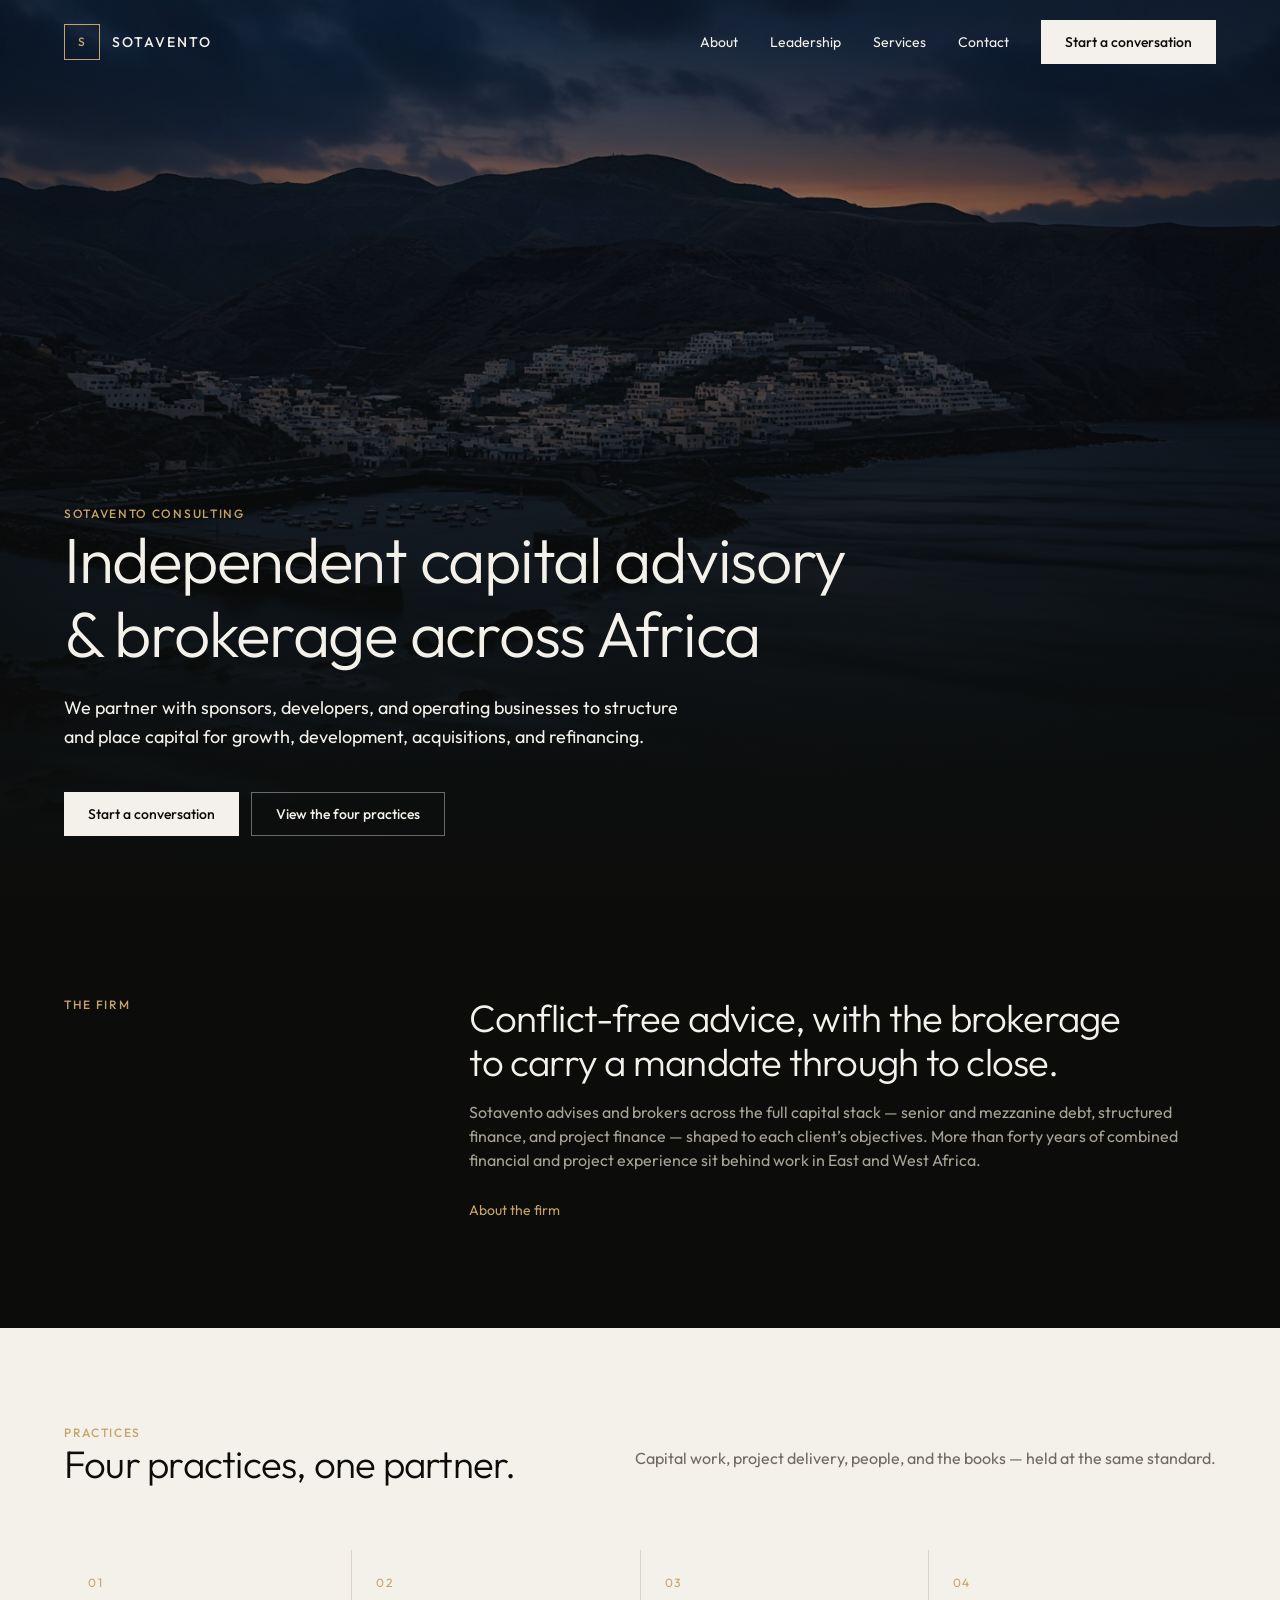
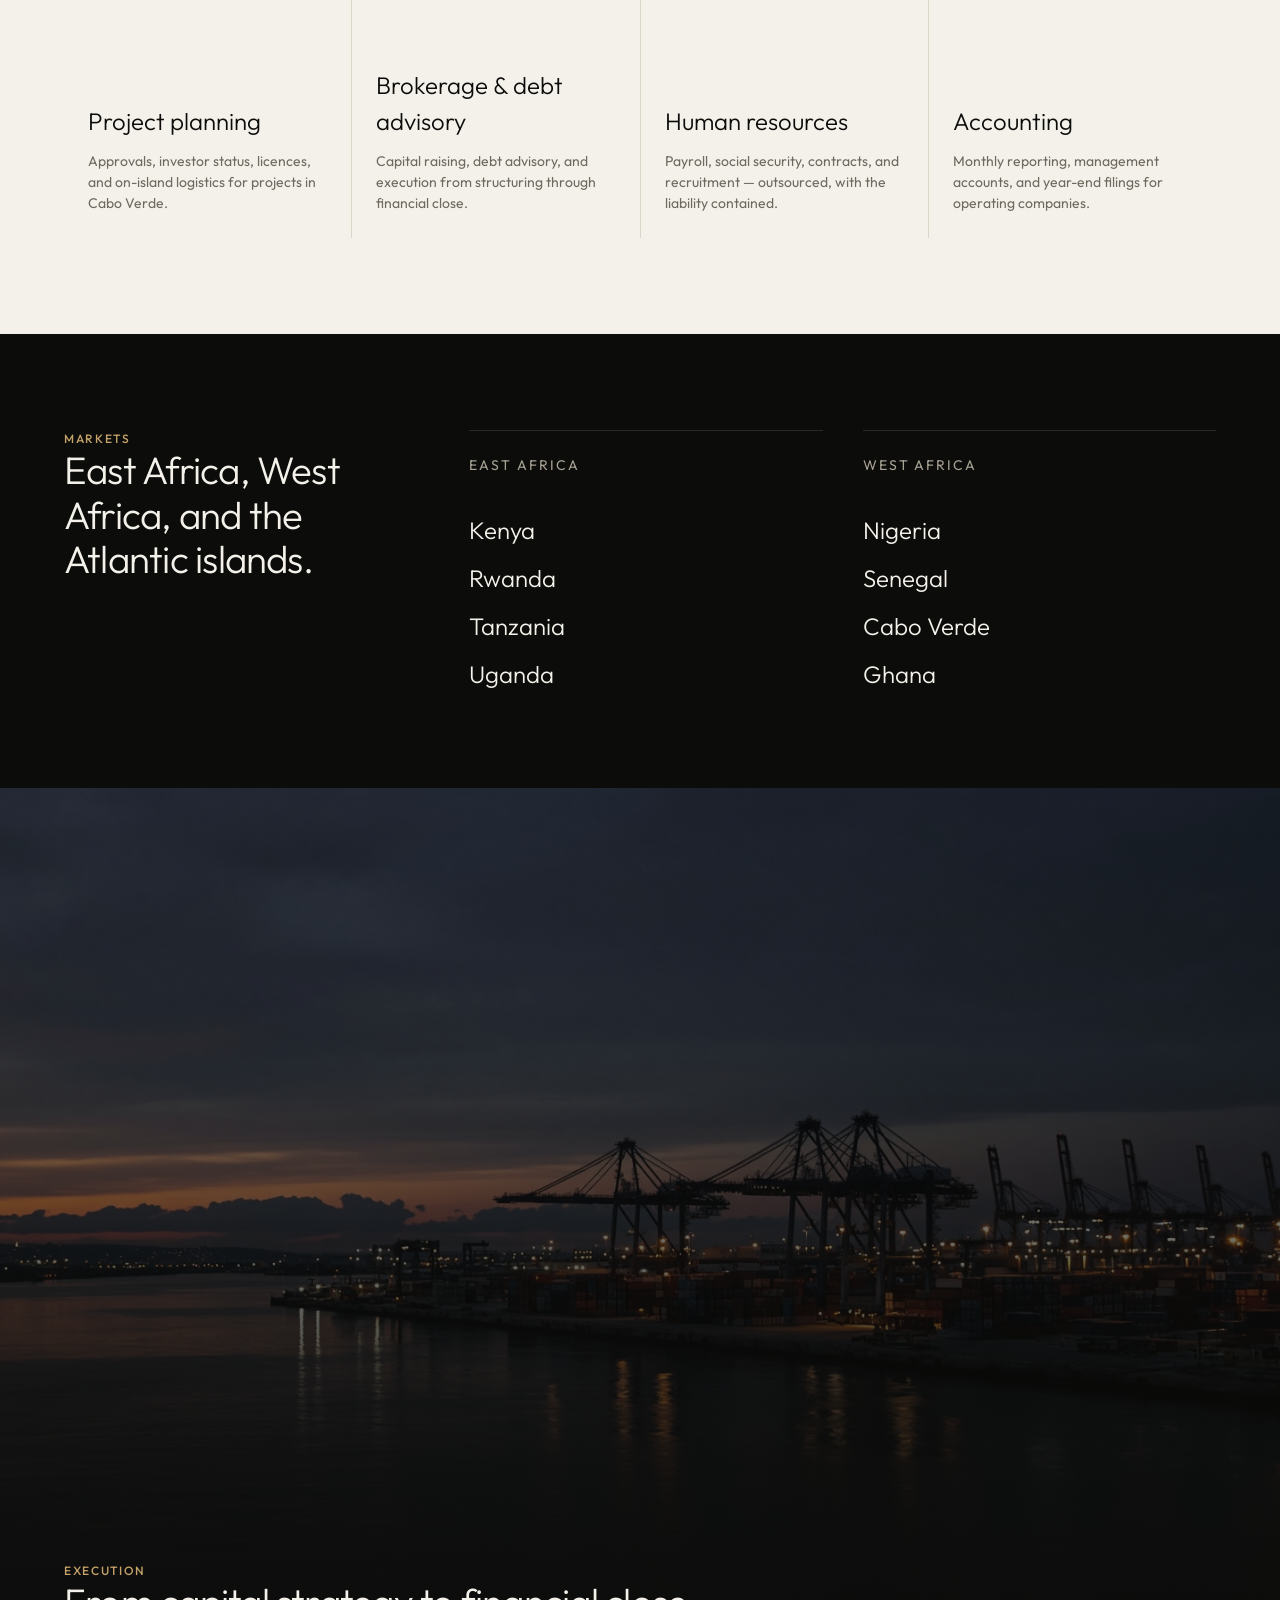
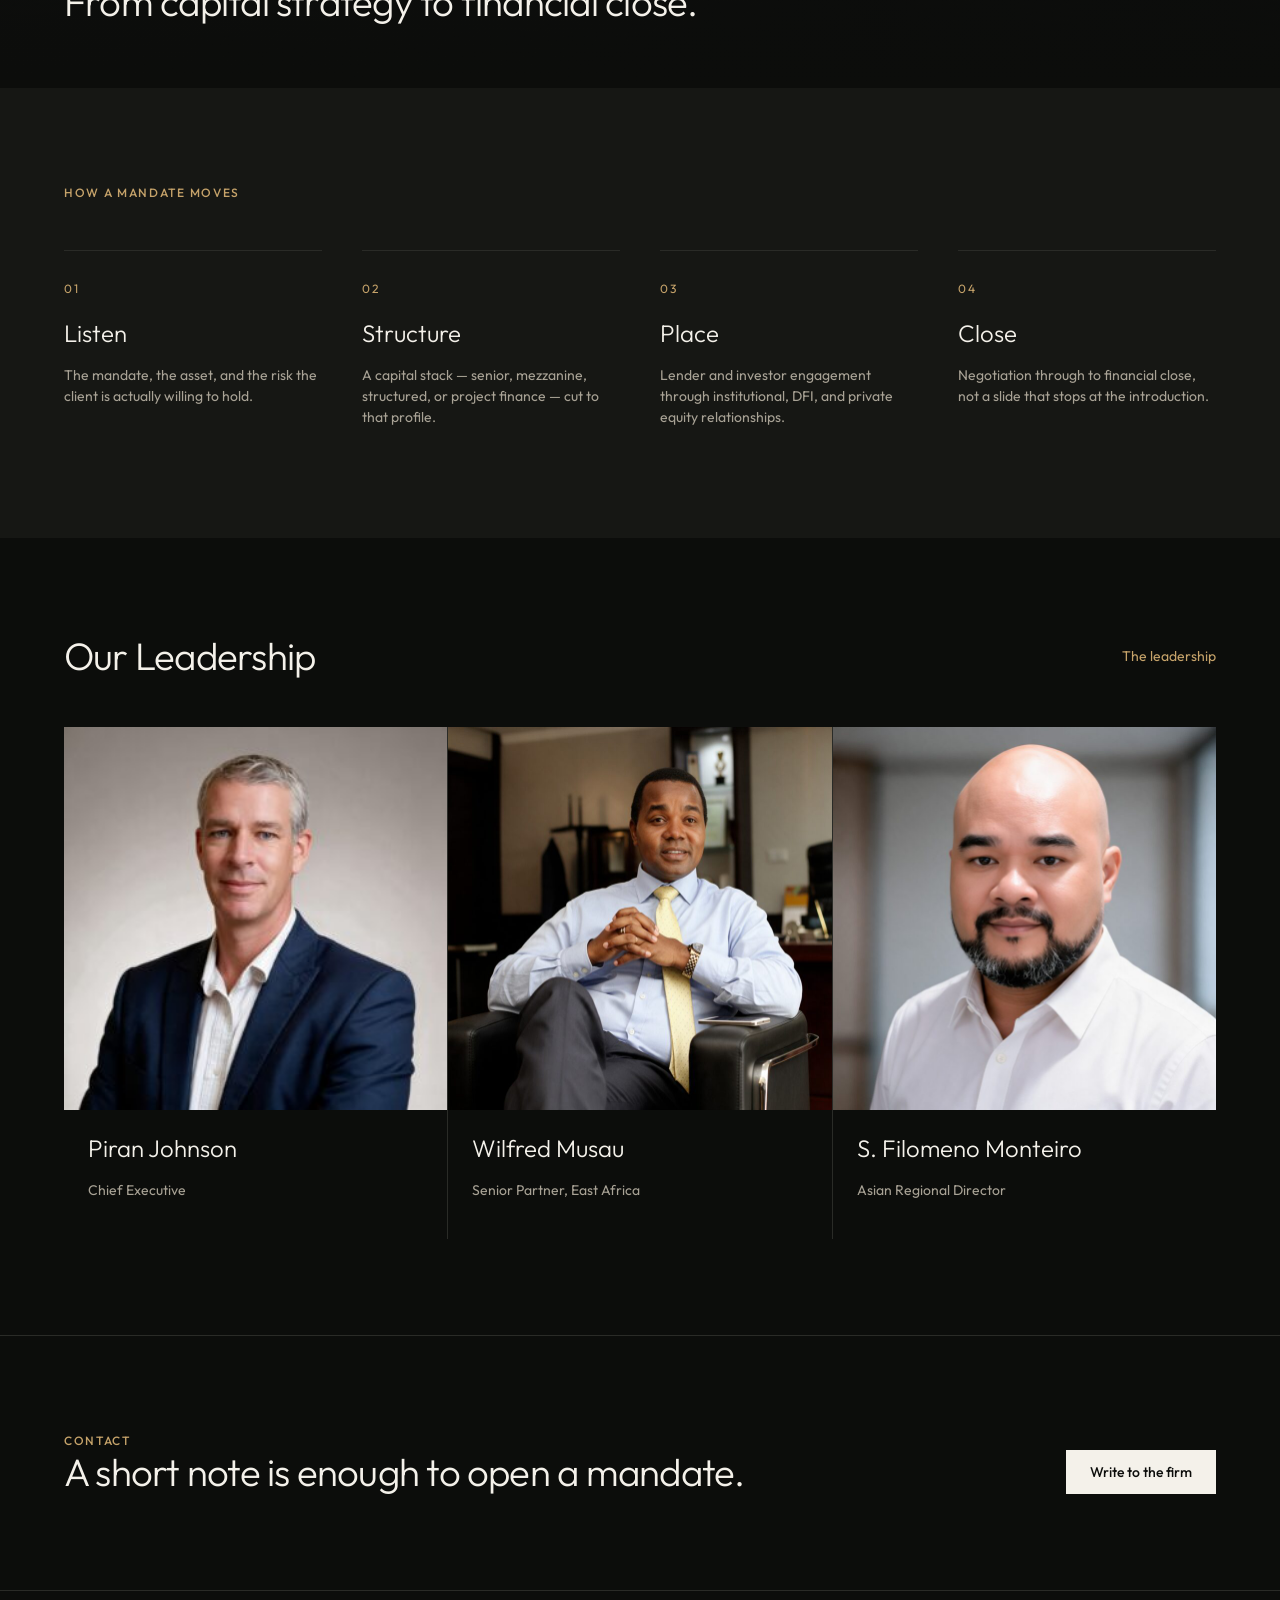
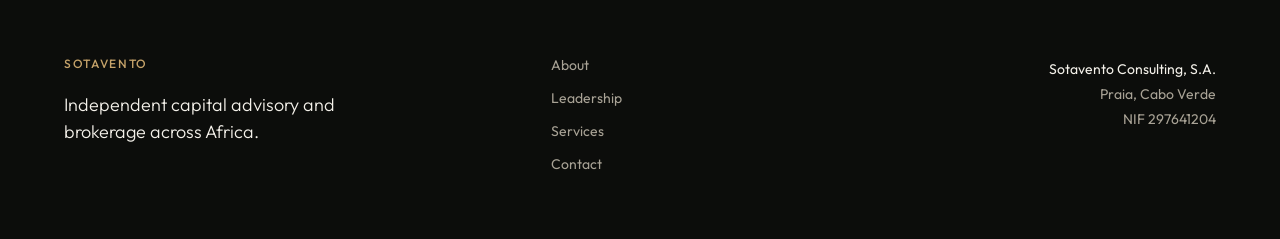
==== index.html @ 82e157bc "Publish Sotavento site pages, styles, and photographs" ====
<!DOCTYPE html>
<html lang="en">
<head>
  <meta charset="utf-8">
  <meta name="viewport" content="width=device-width, initial-scale=1">
  <title>Sotavento Consulting</title>
  <meta name="description" content="Independent capital advisory and brokerage across Africa.">
  <meta name="theme-color" content="#0c0d0b">
  <link rel="icon" href="favicon.svg" type="image/svg+xml">
  <link rel="preconnect" href="https://fonts.googleapis.com">
  <link rel="preconnect" href="https://fonts.gstatic.com" crossorigin>
  <link href="https://fonts.googleapis.com/css2?family=Outfit:wght@300;400;500;600&display=swap" rel="stylesheet">
  <link rel="stylesheet" href="css/site.css">
</head>
<body data-page="home">
  <a class="skip" href="#content">Skip to content</a>
  <header class="site-header is-overlay">
    <div class="wrap bar">
      <a class="brand" href="index.html">
        <span class="mark">S</span>
        <span>Sotavento</span>
      </a>
      <nav class="desk" aria-label="Primary">
        <a href="about.html">About</a>
          <a href="people.html">Leadership</a>
          <a href="services.html">Services</a>
          <a href="contact.html">Contact</a>
        <a class="btn" href="contact.html">Start a conversation</a>
      </nav>
      <button class="menu-btn" type="button" aria-expanded="false" aria-controls="mobile-nav">Menu</button>
    </div>
    <div id="mobile-nav" class="mobile" hidden>
      <div class="wrap bar">
        <span class="brand-label">Sotavento</span>
        <button class="menu-btn" type="button" data-close>Close</button>
      </div>
      <nav aria-label="Mobile">
        <a href="about.html">About</a>
          <a href="people.html">Leadership</a>
          <a href="services.html">Services</a>
          <a href="contact.html">Contact</a>
      </nav>
    </div>
  </header>
  <main id="content">

    <section class="hero">
      <img src="images/coast.jpg" alt="Blue-hour harbor and hillside city on a volcanic Atlantic coast">
      <div class="scrim"></div>
      <div class="wrap hero-copy">
        <p class="eyebrow">Sotavento Consulting</p>
        <h1>Independent capital advisory & brokerage across Africa</h1>
        <p class="intro">We partner with sponsors, developers, and operating businesses to structure and place capital for growth, development, acquisitions, and refinancing.</p>
        <div class="actions">
          <a class="btn" href="contact.html">Start a conversation</a>
          <a class="btn btn-ghost" href="services.html">View the four practices</a>
        </div>
      </div>
    </section>
    <section class="band">
      <div class="wrap split">
        <p class="eyebrow">The firm</p>
        <div>
          <h2>Conflict-free advice, with the brokerage to carry a mandate through to close.</h2>
          <p class="muted">Sotavento advises and brokers across the full capital stack — senior and mezzanine debt, structured finance, and project finance — shaped to each client’s objectives. More than forty years of combined financial and project experience sit behind work in East and West Africa.</p>
          <a class="text-link" href="about.html">About the firm</a>
        </div>
      </div>
    </section>
    <section class="band paper">
      <div class="wrap">
        <div class="split end">
          <div>
            <p class="eyebrow">Practices</p>
            <h2>Four practices, one partner.</h2>
          </div>
          <p class="ink-muted">Capital work, project delivery, people, and the books — held at the same standard.</p>
        </div>
        <div class="cards">
          <a class="card" href="services/project-planning.html"><span>01</span><span><strong>Project planning</strong><small>Approvals, investor status, licences, and on-island logistics for projects in Cabo Verde.</small></span></a>
          <a class="card" href="services/brokerage.html"><span>02</span><span><strong>Brokerage & debt advisory</strong><small>Capital raising, debt advisory, and execution from structuring through financial close.</small></span></a>
          <a class="card" href="services.html#human-resources"><span>03</span><span><strong>Human resources</strong><small>Payroll, social security, contracts, and recruitment — outsourced, with the liability contained.</small></span></a>
          <a class="card" href="services.html#accounting"><span>04</span><span><strong>Accounting</strong><small>Monthly reporting, management accounts, and year-end filings for operating companies.</small></span></a>
        </div>
      </div>
    </section>
    <section class="band">
      <div class="wrap split">
        <div>
          <p class="eyebrow">Markets</p>
          <h2>East Africa, West Africa, and the Atlantic islands.</h2>
        </div>
        <div class="markets">
          <div><h3>East Africa</h3><ul><li>Kenya</li><li>Rwanda</li><li>Tanzania</li><li>Uganda</li></ul></div>
          <div><h3>West Africa</h3><ul><li>Nigeria</li><li>Senegal</li><li>Cabo Verde</li><li>Ghana</li></ul></div>
        </div>
      </div>
    </section>
    <section class="hero hero-short">
      <img src="images/port.jpg" alt="Container port at dusk, cranes silhouetted over dark water">
      <div class="scrim"></div>
      <div class="wrap hero-copy">
        <p class="eyebrow">Execution</p>
        <h2 class="display">From capital strategy to financial close.</h2>
      </div>
    </section>
    <section class="band soft">
      <div class="wrap">
        <p class="eyebrow">How a mandate moves</p>
        <ol class="steps">
          <li><span>01</span><h3>Listen</h3><p>The mandate, the asset, and the risk the client is actually willing to hold.</p></li>
          <li><span>02</span><h3>Structure</h3><p>A capital stack — senior, mezzanine, structured, or project finance — cut to that profile.</p></li>
          <li><span>03</span><h3>Place</h3><p>Lender and investor engagement through institutional, DFI, and private equity relationships.</p></li>
          <li><span>04</span><h3>Close</h3><p>Negotiation through to financial close, not a slide that stops at the introduction.</p></li>
        </ol>
      </div>
    </section>
    <section class="band">
      <div class="wrap">
        <div class="row">
          <h2>Our Leadership</h2>
          <a class="text-link" href="people.html">The leadership</a>
        </div>
        <ul class="people">
          <li><div class="portrait"><img src="images/piran.jpg" alt="Piran Johnson"></div><h3>Piran Johnson</h3><p>Chief Executive</p></li>
          <li><div class="portrait"><img src="images/wilfred.jpg" alt="Wilfred Musau"></div><h3>Wilfred Musau</h3><p>Senior Partner, East Africa</p></li>
          <li><div class="portrait"><img src="images/filomeno.jpg" alt="S. Filomeno Monteiro"></div><h3>S. Filomeno Monteiro</h3><p>Asian Regional Director</p></li>
        </ul>
      </div>
    </section>
    <section class="band line-top">
      <div class="wrap row">
        <div>
          <p class="eyebrow">Contact</p>
          <h2>A short note is enough to open a mandate.</h2>
        </div>
        <a class="btn" href="contact.html">Write to the firm</a>
      </div>
    </section>
  </main>
  <footer class="site-footer">
    <div class="wrap foot">
      <div>
        <p class="eyebrow">Sotavento</p>
        <p class="lede">Independent capital advisory and brokerage across Africa.</p>
      </div>
      <nav aria-label="Footer">
        <a href="about.html">About</a>
          <a href="people.html">Leadership</a>
          <a href="services.html">Services</a>
          <a href="contact.html">Contact</a>
      </nav>
      <div class="legal">
        <p>Sotavento Consulting, S.A.</p>
        <p>Praia, Cabo Verde</p>
        <p>NIF 297641204</p>
      </div>
    </div>
  </footer>
  <script src="js/site.js"></script>
</body>
</html>
---- css/site.css ----
/* Sotavento Consulting — static site */
:root {
  --ink: #0c0d0b;
  --ink-soft: #161714;
  --paper: #f4f1ea;
  --muted: #a8a295;
  --ink-muted: #6f6a60;
  --line: #2a2b27;
  --rule: #ddd6c8;
  --brass: #c6a36a;
  --max: 72rem;
  --font: "Outfit", ui-sans-serif, system-ui, sans-serif;
}
* { box-sizing: border-box; }
html { scroll-behavior: smooth; }
body {
  margin: 0;
  background: var(--ink);
  color: var(--paper);
  font-family: var(--font);
  font-weight: 400;
  line-height: 1.5;
  -webkit-font-smoothing: antialiased;
}
img { max-width: 100%; display: block; }
a { color: inherit; text-decoration: none; }
button, [role="button"] { cursor: pointer; }
:focus-visible { outline: 2px solid var(--brass); outline-offset: 3px; }
::selection { background: var(--brass); color: var(--ink); }
.skip {
  position: absolute; left: 1rem; top: 1rem; z-index: 80;
  background: var(--paper); color: var(--ink); padding: 0.5rem 1rem;
  transform: translateY(-200%);
}
.skip:focus { transform: none; }
.wrap { width: min(var(--max), calc(100% - 3rem)); margin-inline: auto; }
.eyebrow {
  margin: 0;
  color: var(--brass);
  font-size: 0.75rem;
  font-weight: 500;
  letter-spacing: 0.14em;
  text-transform: uppercase;
}
h1, h2, .display { font-weight: 300; letter-spacing: -0.02em; line-height: 1.15; text-wrap: balance; }
h1 { font-size: clamp(2.25rem, 5vw, 4.5rem); margin: 0; }
h2 { font-size: clamp(1.8rem, 3vw, 3rem); margin: 0; }
h3 { font-weight: 300; font-size: 1.5rem; margin: 0; }
.muted { color: var(--muted); }
.ink-muted { color: var(--ink-muted); }
.intro, .muted, .prose p { text-wrap: pretty; }
.intro { max-width: 40rem; font-size: 1.125rem; line-height: 1.6; }
.site-header { position: sticky; top: 0; z-index: 40; background: var(--ink); border-bottom: 1px solid var(--line); }
.site-header.is-overlay { position: absolute; inset: 0 0 auto 0; background: transparent; border: 0; }
.bar { display: flex; align-items: center; justify-content: space-between; gap: 1.5rem; padding: 1.25rem 0; }
.brand, .brand-label { display: flex; align-items: center; gap: 0.75rem; font-size: 0.875rem; font-weight: 500; letter-spacing: 0.14em; text-transform: uppercase; }
.mark { width: 2.25rem; height: 2.25rem; display: grid; place-items: center; border: 1px solid var(--brass); color: var(--brass); font-size: 0.75rem; letter-spacing: 0.14em; }
.desk { display: none; align-items: center; gap: 2rem; }
.desk a { font-size: 0.875rem; }
.desk a[aria-current="page"] { color: var(--brass); }
.desk a:hover { color: var(--brass); }
.menu-btn { background: none; border: 0; color: inherit; font: inherit; letter-spacing: 0.14em; text-transform: uppercase; min-height: 2.75rem; padding: 0 0.5rem; }
.mobile { position: fixed; inset: 0; z-index: 50; background: var(--ink); padding: 0 0 2rem; }
.mobile nav { display: flex; flex-direction: column; width: min(var(--max), calc(100% - 3rem)); margin: 3rem auto 0; }
.mobile nav a { border-bottom: 1px solid var(--line); padding: 1rem 0; font-size: 1.8rem; font-weight: 300; }
.btn {
  display: inline-flex; align-items: center; justify-content: center; min-height: 2.75rem;
  padding: 0 1.5rem; background: var(--paper); color: var(--ink); border: 0; font: inherit; font-size: 0.875rem; font-weight: 500;
}
.btn:hover { background: var(--brass); }
.btn-ghost { background: transparent; color: var(--paper); border: 1px solid rgba(244,241,234,0.4); }
.btn-ghost:hover { border-color: var(--paper); background: transparent; color: var(--paper); }
.btn-ink { background: var(--ink); color: var(--paper); }
.btn-ink:hover { background: var(--brass); color: var(--ink); }
.hero { position: relative; min-height: 100dvh; display: flex; align-items: flex-end; }
.hero img, .scrim { position: absolute; inset: 0; width: 100%; height: 100%; object-fit: cover; }
.scrim { background: linear-gradient(to top, var(--ink), rgba(12,13,11,0.6), rgba(12,13,11,0.3)); }
.hero-copy { position: relative; padding: 8rem 0 4rem; }
.hero-copy h1, .display { max-width: 52rem; }
.hero-copy .intro { margin-top: 1.5rem; }
.actions { display: flex; flex-direction: column; gap: 0.75rem; margin-top: 2.5rem; }
.band { padding: 6rem 0; }
.soft { background: var(--ink-soft); }
.paper { background: var(--paper); color: var(--ink); }
.line-top { border-top: 1px solid var(--line); }
.split, .page-intro { display: grid; gap: 2rem; }
.page-intro { padding: 8rem 0 4rem; border-bottom: 1px solid var(--line); }
.page-intro h1 { max-width: 52rem; }
.page-intro .intro { color: var(--muted); margin-top: 1.5rem; }
.text-link { color: var(--brass); display: inline-flex; align-items: center; min-height: 2.75rem; font-size: 0.875rem; }
.cards { margin-top: 4rem; display: grid; gap: 1px; background: var(--rule); }
.card {
  min-height: 18rem; display: flex; flex-direction: column; justify-content: space-between;
  background: var(--paper); color: var(--ink); padding: 1.5rem;
}
.card span:first-child, .people span, .bios span, .steps span, .numbered span { color: var(--brass); font-size: 0.75rem; letter-spacing: 0.14em; }
.card strong { display: block; font-size: 1.5rem; font-weight: 300; }
.card small { display: block; margin-top: 0.75rem; color: var(--ink-muted); font-size: 0.875rem; line-height: 1.5; }
.card:hover { background: var(--ink); color: var(--paper); }
.card:hover small { color: var(--muted); }
.markets { display: grid; gap: 2.5rem; }
.markets h3, .label { margin: 0; font-size: 0.875rem; font-weight: 400; letter-spacing: 0.14em; text-transform: uppercase; color: var(--muted); }
.markets ul { list-style: none; margin: 1.5rem 0 0; padding: 0; }
.markets li { font-size: 1.5rem; font-weight: 300; padding-top: 0.75rem; }
.markets > div { border-top: 1px solid var(--line); padding-top: 1.5rem; }
.places { font-size: 1.5rem; font-weight: 300; margin: 1rem 0 0; }
.steps, .people { list-style: none; margin: 3rem 0 0; padding: 0; display: grid; gap: 2.5rem; }
.steps li, .people li { border-top: 1px solid var(--line); padding-top: 1.5rem; }
.steps p, .people p, .role { color: var(--muted); font-size: 0.875rem; }
.steps h3, .people h3 { margin-top: 1rem; }
.people { gap: 1px; background: var(--line); }
.people li { background: var(--ink); padding: 1.5rem; border: 0; }
.portrait { aspect-ratio: 1 / 1; width: 100%; overflow: hidden; background: var(--ink-soft); }
.portrait img { width: 100%; height: 100%; object-fit: cover; object-position: center top; }
.people li { padding: 0 0 1.5rem; }
.people h3, .people p { margin-left: 1.5rem; margin-right: 1.5rem; }
.people h3 { margin-top: 1.25rem; }
.bios .portrait { width: min(100%, 20rem); }
.row { display: flex; flex-direction: column; align-items: flex-start; gap: 1.5rem; }
.banner { width: 100%; height: 18rem; object-fit: cover; }
.prose { padding: 5rem 0; }
.prose p { font-size: 1.125rem; line-height: 1.7; color: var(--muted); }
.prose p + p { margin-top: 1.5rem; }
.bios { list-style: none; margin: 0; padding: 0; }
.bios li { display: grid; gap: 2rem; padding: 4rem 0; border-bottom: 1px solid var(--line); }
.bios h2 { margin-top: 1rem; font-size: 1.8rem; }
.practice-grid { display: grid; gap: 1.5rem; padding: 4rem 0; }
.practice-grid a { border: 1px solid var(--line); padding: 2rem; }
.practice-grid a:hover { border-color: var(--brass); }
.practice-grid h2 { margin-top: 1.5rem; font-size: 1.8rem; }
.practice-grid p { color: var(--muted); }
.ticks { list-style: none; margin: 2rem 0 0; padding: 0; display: grid; gap: 0; }
.ticks li { border-top: 1px solid var(--line); padding: 0.75rem 0; font-size: 0.875rem; }
.numbered, .points { list-style: none; margin: 0; padding: 0; }
.numbered li, .points li { display: grid; grid-template-columns: 2.5rem 1fr; gap: 1rem; border-top: 1px solid var(--line); padding: 1.25rem 0; font-size: 1.125rem; font-weight: 300; }
.points li { display: block; }
.points h2 { font-size: 1.5rem; }
.points p { margin: 0.5rem 0 0; }
.statement { font-size: 1.5rem; font-weight: 300; max-width: 36rem; margin: 0; }
.contact-grid { display: grid; gap: 3rem; padding: 4rem 0 6rem; }
form { display: grid; gap: 2rem; }
label { display: block; font-size: 0.75rem; font-weight: 500; letter-spacing: 0.14em; text-transform: uppercase; color: var(--muted); }
input, textarea {
  display: block; width: 100%; margin-top: 0.75rem; padding: 0.75rem 0;
  background: transparent; border: 0; border-bottom: 1px solid var(--line);
  color: var(--paper); font: inherit; font-size: 1rem; letter-spacing: 0; text-transform: none;
}
textarea { resize: vertical; }
.form-error { color: var(--brass); font-size: 0.875rem; margin: 0; }
.office { font-size: 1.125rem; font-weight: 300; margin: 1rem 0 0.25rem; }
.fine { color: var(--muted); font-size: 0.875rem; max-width: 22rem; margin-top: 2rem; }
.site-footer { border-top: 1px solid var(--line); }
.foot { display: grid; gap: 2.5rem; padding: 4rem 0; }
.foot nav { display: flex; flex-direction: column; gap: 0.75rem; }
.foot nav a { color: var(--muted); font-size: 0.875rem; }
.foot nav a:hover { color: var(--paper); }
.lede { font-size: 1.125rem; font-weight: 300; max-width: 22rem; }
.legal p { margin: 0.25rem 0; font-size: 0.875rem; }
.legal p:first-child { color: var(--paper); }
.legal p { color: var(--muted); }
#human-resources, #accounting { scroll-margin-top: 5rem; }
@media (min-width: 768px) {
  .menu-btn { display: none; }
  .desk { display: flex; }
  .actions { flex-direction: row; }
  .split, .page-intro { grid-template-columns: 1fr 2fr; align-items: start; }
  .split.end, .row { display: flex; flex-direction: row; justify-content: space-between; align-items: flex-end; }
  .cards, .steps, .people { grid-template-columns: repeat(2, 1fr); }
  .markets, .ticks { grid-template-columns: 1fr 1fr; }
  .ticks.one { grid-template-columns: 1fr; }
  .bios li { grid-template-columns: 1fr 2fr; }
  .contact-grid { grid-template-columns: 2fr 1fr; align-items: start; }
  .contact-grid aside { grid-column: 2; grid-row: 1; }
  .banner { height: 24rem; }
  .foot { grid-template-columns: 5fr 3fr 4fr; }
  .legal { text-align: right; }
}
@media (min-width: 1024px) {
  .cards, .steps, .people { grid-template-columns: repeat(4, 1fr); }
  .people { grid-template-columns: repeat(3, 1fr); }
}
@media (prefers-reduced-motion: reduce) {
  html { scroll-behavior: auto; }
  *, *::before, *::after { transition: none !important; animation: none !important; }
}
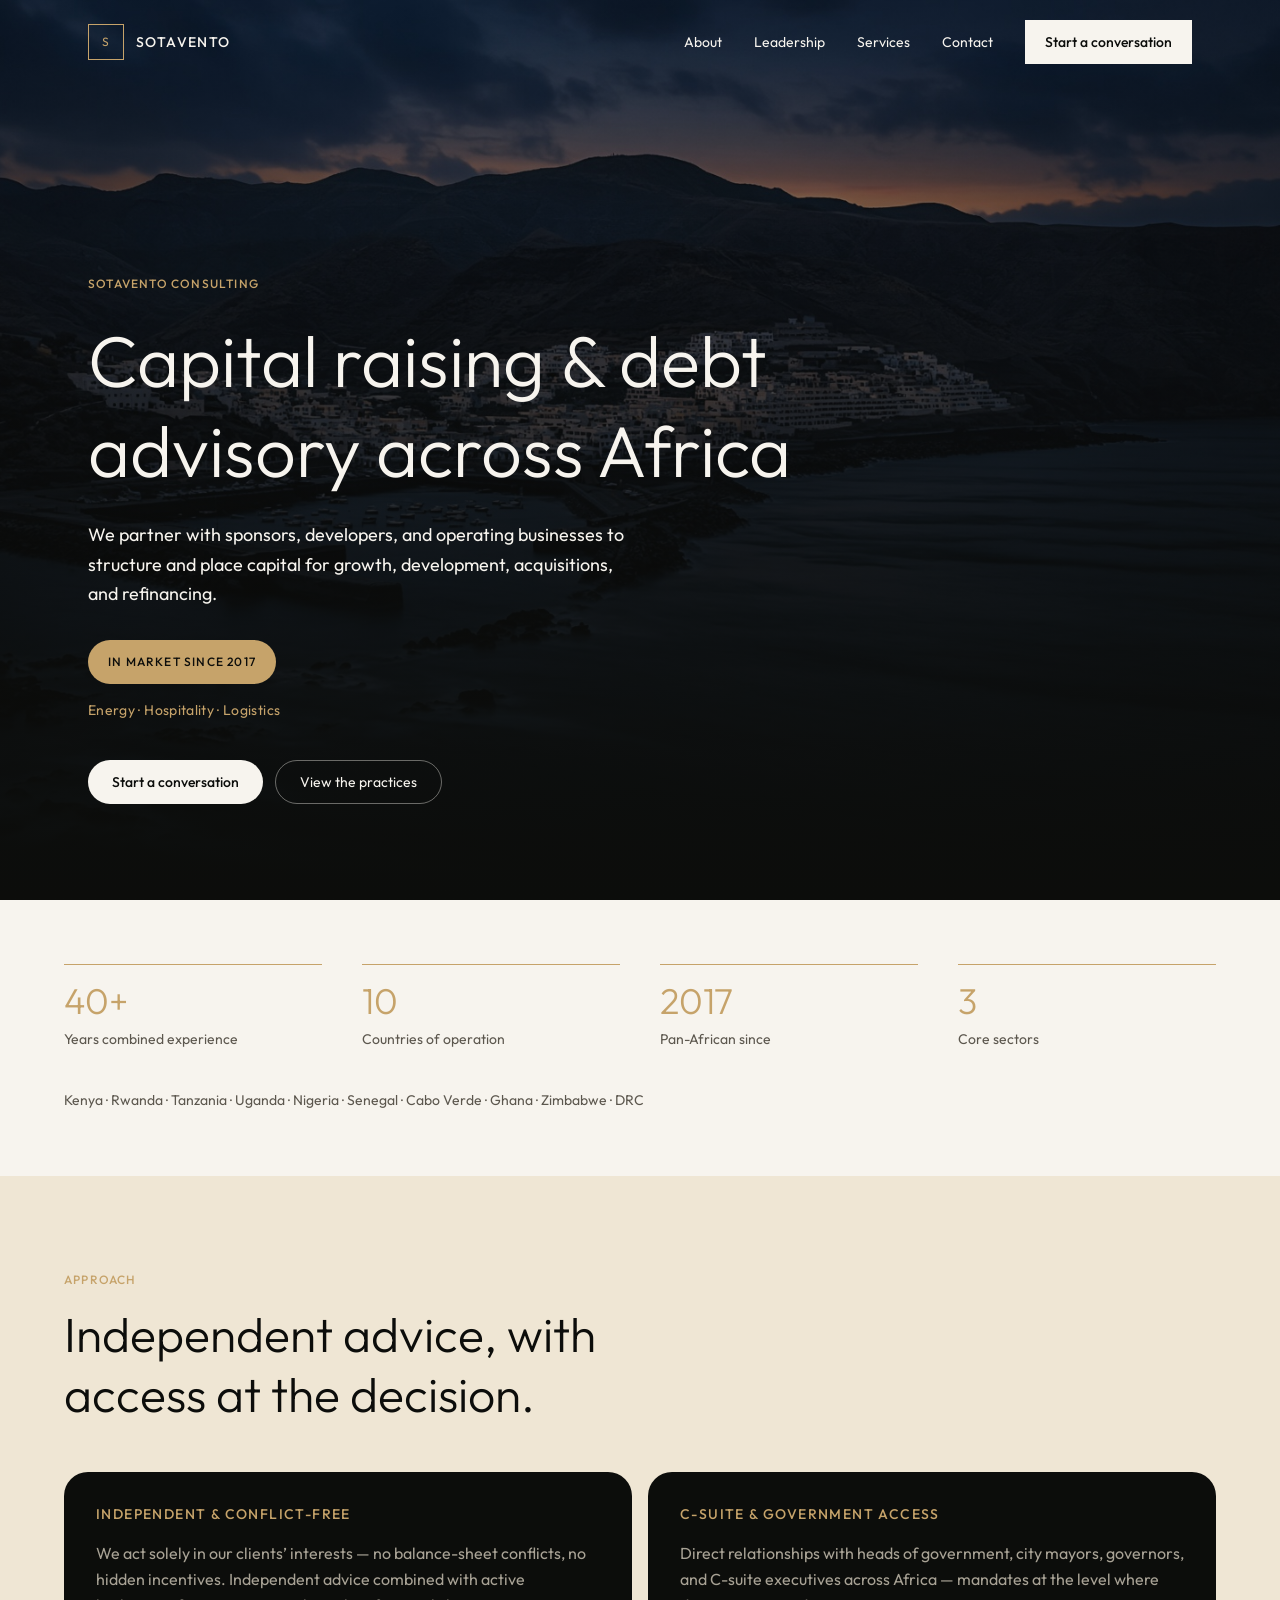
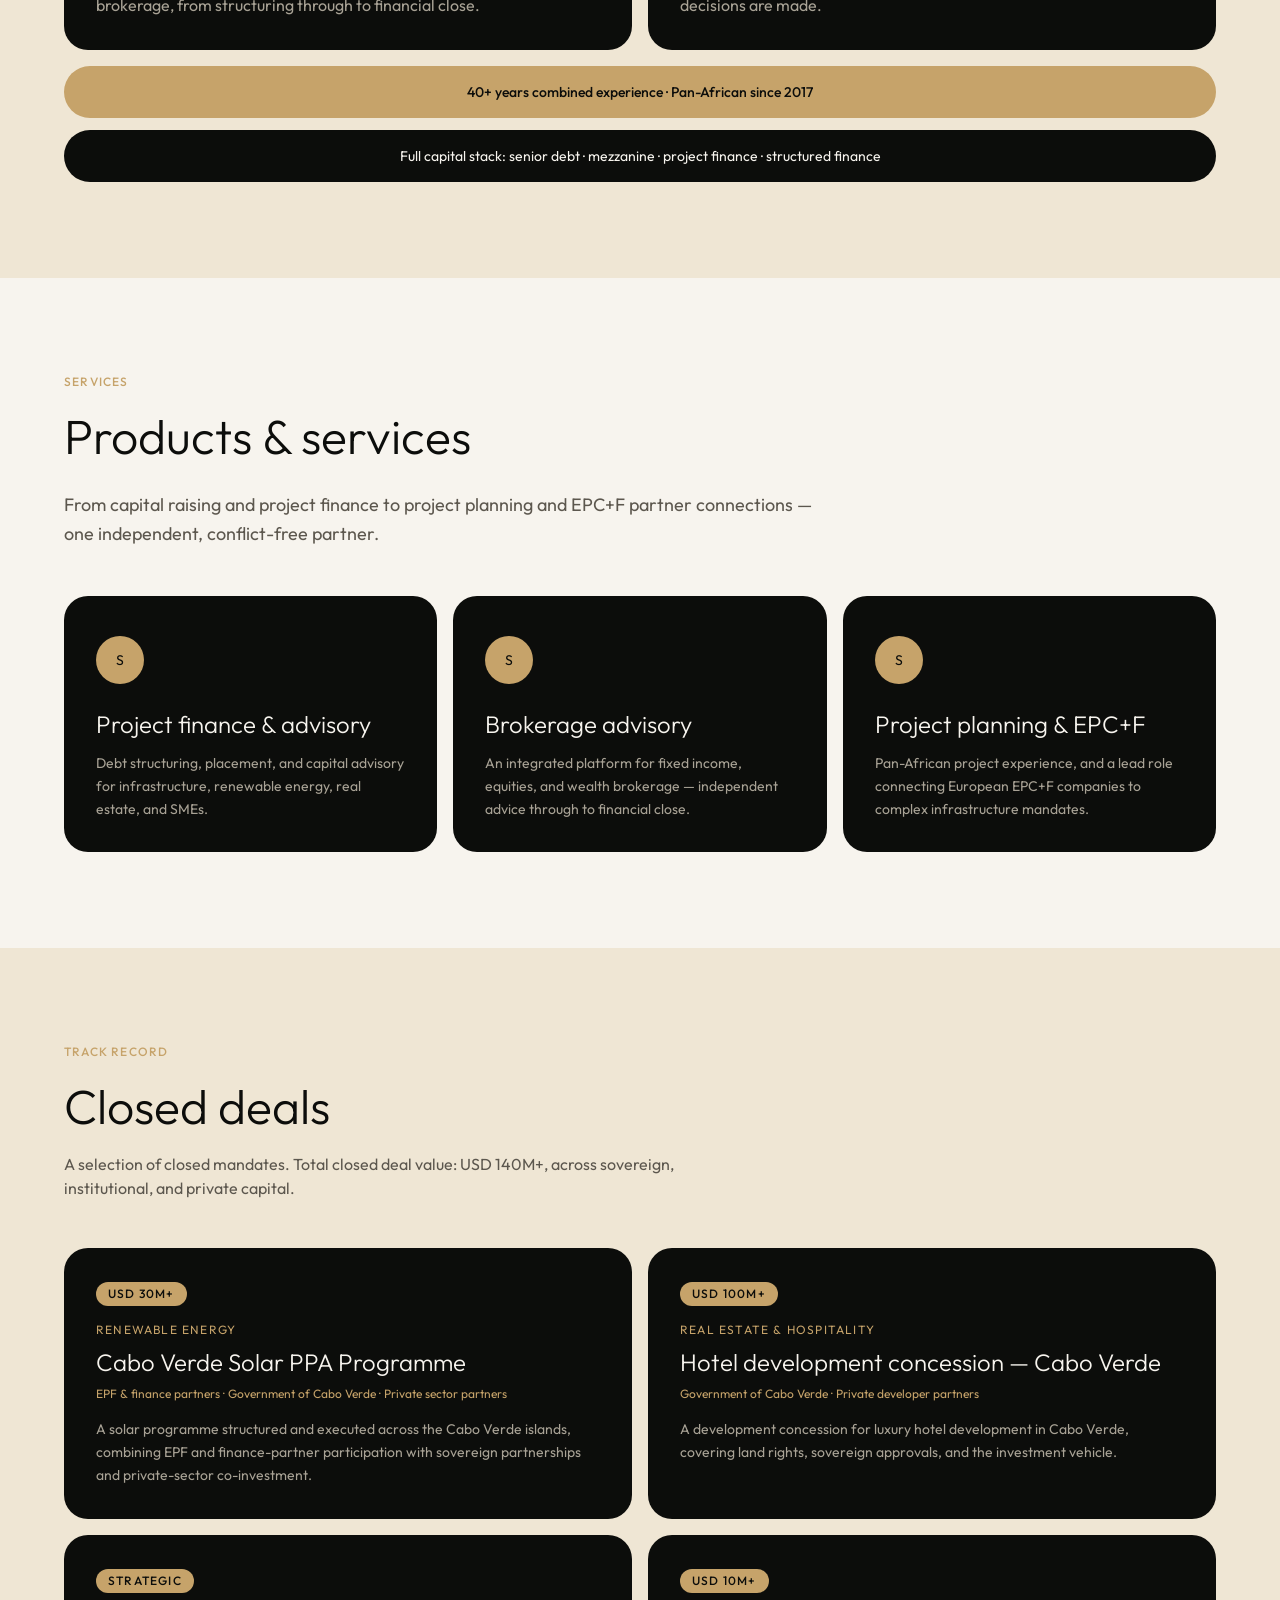
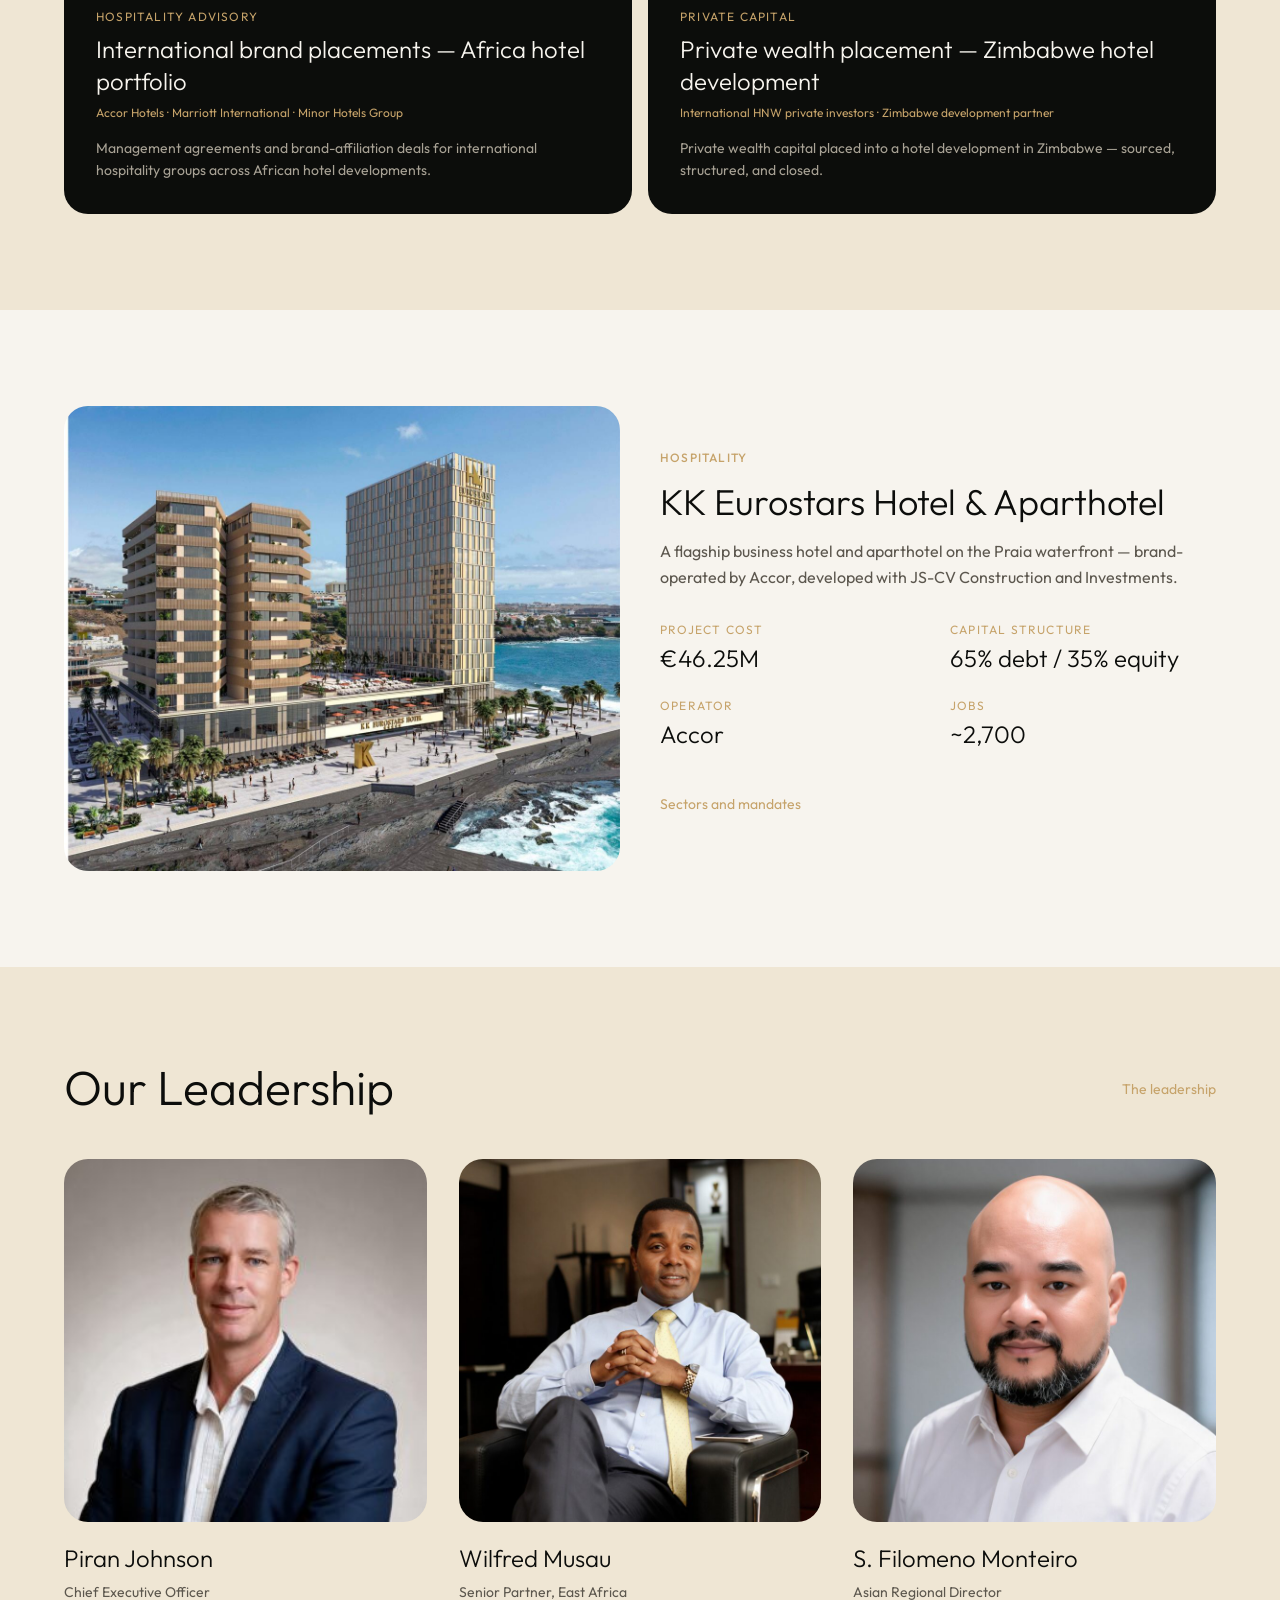
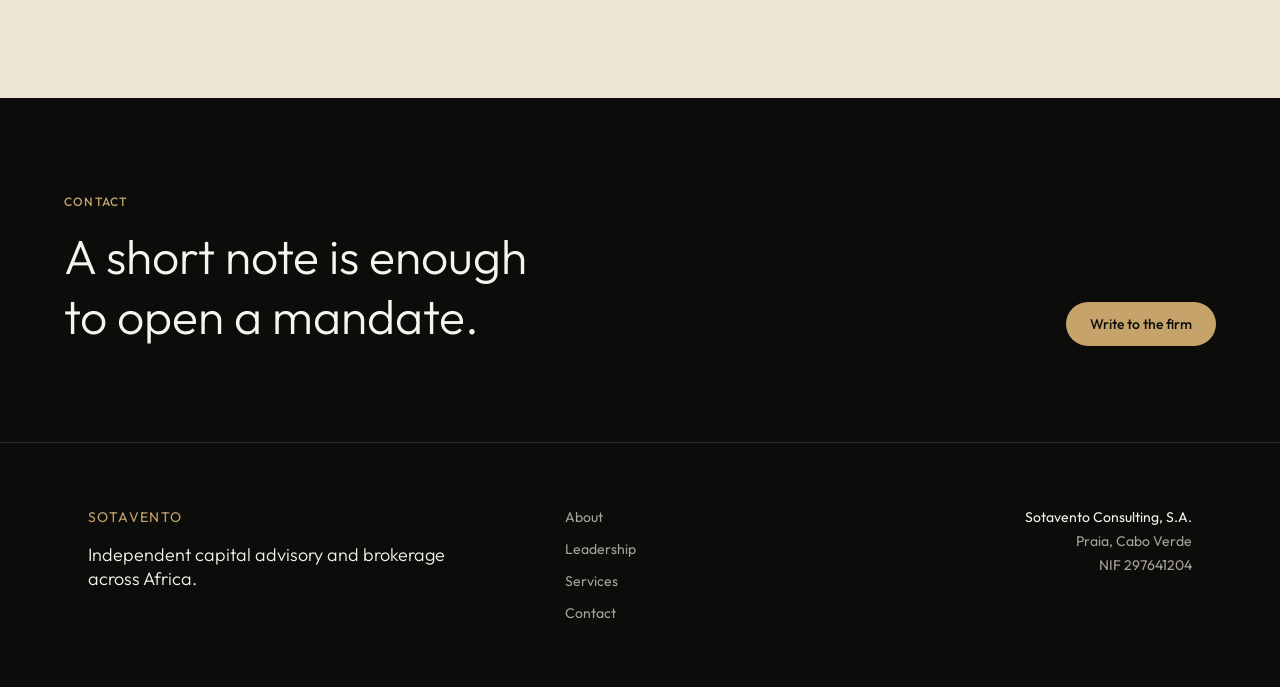
==== commit 584be082: "Publish the lighter capital-advisory site Brings the Pages site in line with the current preview: cr" ====
--- a/index.html
+++ b/index.html
@@ -1,162 +1 @@
-<!DOCTYPE html>
-<html lang="en">
-<head>
-  <meta charset="utf-8">
-  <meta name="viewport" content="width=device-width, initial-scale=1">
-  <title>Sotavento Consulting</title>
-  <meta name="description" content="Independent capital advisory and brokerage across Africa.">
-  <meta name="theme-color" content="#0c0d0b">
-  <link rel="icon" href="favicon.svg" type="image/svg+xml">
-  <link rel="preconnect" href="https://fonts.googleapis.com">
-  <link rel="preconnect" href="https://fonts.gstatic.com" crossorigin>
-  <link href="https://fonts.googleapis.com/css2?family=Outfit:wght@300;400;500;600&display=swap" rel="stylesheet">
-  <link rel="stylesheet" href="css/site.css">
-</head>
-<body data-page="home">
-  <a class="skip" href="#content">Skip to content</a>
-  <header class="site-header is-overlay">
-    <div class="wrap bar">
-      <a class="brand" href="index.html">
-        <span class="mark">S</span>
-        <span>Sotavento</span>
-      </a>
-      <nav class="desk" aria-label="Primary">
-        <a href="about.html">About</a>
-          <a href="people.html">Leadership</a>
-          <a href="services.html">Services</a>
-          <a href="contact.html">Contact</a>
-        <a class="btn" href="contact.html">Start a conversation</a>
-      </nav>
-      <button class="menu-btn" type="button" aria-expanded="false" aria-controls="mobile-nav">Menu</button>
-    </div>
-    <div id="mobile-nav" class="mobile" hidden>
-      <div class="wrap bar">
-        <span class="brand-label">Sotavento</span>
-        <button class="menu-btn" type="button" data-close>Close</button>
-      </div>
-      <nav aria-label="Mobile">
-        <a href="about.html">About</a>
-          <a href="people.html">Leadership</a>
-          <a href="services.html">Services</a>
-          <a href="contact.html">Contact</a>
-      </nav>
-    </div>
-  </header>
-  <main id="content">
-
-    <section class="hero">
-      <img src="images/coast.jpg" alt="Blue-hour harbor and hillside city on a volcanic Atlantic coast">
-      <div class="scrim"></div>
-      <div class="wrap hero-copy">
-        <p class="eyebrow">Sotavento Consulting</p>
-        <h1>Independent capital advisory & brokerage across Africa</h1>
-        <p class="intro">We partner with sponsors, developers, and operating businesses to structure and place capital for growth, development, acquisitions, and refinancing.</p>
-        <div class="actions">
-          <a class="btn" href="contact.html">Start a conversation</a>
-          <a class="btn btn-ghost" href="services.html">View the four practices</a>
-        </div>
-      </div>
-    </section>
-    <section class="band">
-      <div class="wrap split">
-        <p class="eyebrow">The firm</p>
-        <div>
-          <h2>Conflict-free advice, with the brokerage to carry a mandate through to close.</h2>
-          <p class="muted">Sotavento advises and brokers across the full capital stack — senior and mezzanine debt, structured finance, and project finance — shaped to each client’s objectives. More than forty years of combined financial and project experience sit behind work in East and West Africa.</p>
-          <a class="text-link" href="about.html">About the firm</a>
-        </div>
-      </div>
-    </section>
-    <section class="band paper">
-      <div class="wrap">
-        <div class="split end">
-          <div>
-            <p class="eyebrow">Practices</p>
-            <h2>Four practices, one partner.</h2>
-          </div>
-          <p class="ink-muted">Capital work, project delivery, people, and the books — held at the same standard.</p>
-        </div>
-        <div class="cards">
-          <a class="card" href="services/project-planning.html"><span>01</span><span><strong>Project planning</strong><small>Approvals, investor status, licences, and on-island logistics for projects in Cabo Verde.</small></span></a>
-          <a class="card" href="services/brokerage.html"><span>02</span><span><strong>Brokerage & debt advisory</strong><small>Capital raising, debt advisory, and execution from structuring through financial close.</small></span></a>
-          <a class="card" href="services.html#human-resources"><span>03</span><span><strong>Human resources</strong><small>Payroll, social security, contracts, and recruitment — outsourced, with the liability contained.</small></span></a>
-          <a class="card" href="services.html#accounting"><span>04</span><span><strong>Accounting</strong><small>Monthly reporting, management accounts, and year-end filings for operating companies.</small></span></a>
-        </div>
-      </div>
-    </section>
-    <section class="band">
-      <div class="wrap split">
-        <div>
-          <p class="eyebrow">Markets</p>
-          <h2>East Africa, West Africa, and the Atlantic islands.</h2>
-        </div>
-        <div class="markets">
-          <div><h3>East Africa</h3><ul><li>Kenya</li><li>Rwanda</li><li>Tanzania</li><li>Uganda</li></ul></div>
-          <div><h3>West Africa</h3><ul><li>Nigeria</li><li>Senegal</li><li>Cabo Verde</li><li>Ghana</li></ul></div>
-        </div>
-      </div>
-    </section>
-    <section class="hero hero-short">
-      <img src="images/port.jpg" alt="Container port at dusk, cranes silhouetted over dark water">
-      <div class="scrim"></div>
-      <div class="wrap hero-copy">
-        <p class="eyebrow">Execution</p>
-        <h2 class="display">From capital strategy to financial close.</h2>
-      </div>
-    </section>
-    <section class="band soft">
-      <div class="wrap">
-        <p class="eyebrow">How a mandate moves</p>
-        <ol class="steps">
-          <li><span>01</span><h3>Listen</h3><p>The mandate, the asset, and the risk the client is actually willing to hold.</p></li>
-          <li><span>02</span><h3>Structure</h3><p>A capital stack — senior, mezzanine, structured, or project finance — cut to that profile.</p></li>
-          <li><span>03</span><h3>Place</h3><p>Lender and investor engagement through institutional, DFI, and private equity relationships.</p></li>
-          <li><span>04</span><h3>Close</h3><p>Negotiation through to financial close, not a slide that stops at the introduction.</p></li>
-        </ol>
-      </div>
-    </section>
-    <section class="band">
-      <div class="wrap">
-        <div class="row">
-          <h2>Our Leadership</h2>
-          <a class="text-link" href="people.html">The leadership</a>
-        </div>
-        <ul class="people">
-          <li><div class="portrait"><img src="images/piran.jpg" alt="Piran Johnson"></div><h3>Piran Johnson</h3><p>Chief Executive</p></li>
-          <li><div class="portrait"><img src="images/wilfred.jpg" alt="Wilfred Musau"></div><h3>Wilfred Musau</h3><p>Senior Partner, East Africa</p></li>
-          <li><div class="portrait"><img src="images/filomeno.jpg" alt="S. Filomeno Monteiro"></div><h3>S. Filomeno Monteiro</h3><p>Asian Regional Director</p></li>
-        </ul>
-      </div>
-    </section>
-    <section class="band line-top">
-      <div class="wrap row">
-        <div>
-          <p class="eyebrow">Contact</p>
-          <h2>A short note is enough to open a mandate.</h2>
-        </div>
-        <a class="btn" href="contact.html">Write to the firm</a>
-      </div>
-    </section>
-  </main>
-  <footer class="site-footer">
-    <div class="wrap foot">
-      <div>
-        <p class="eyebrow">Sotavento</p>
-        <p class="lede">Independent capital advisory and brokerage across Africa.</p>
-      </div>
-      <nav aria-label="Footer">
-        <a href="about.html">About</a>
-          <a href="people.html">Leadership</a>
-          <a href="services.html">Services</a>
-          <a href="contact.html">Contact</a>
-      </nav>
-      <div class="legal">
-        <p>Sotavento Consulting, S.A.</p>
-        <p>Praia, Cabo Verde</p>
-        <p>NIF 297641204</p>
-      </div>
-    </div>
-  </footer>
-  <script src="js/site.js"></script>
-</body>
-</html>
+<!DOCTYPE html><html lang="en" class="antialiased"><head><meta name="twitter:card" content="summary_large_image"><meta property="og:title" content="Sotavento Consulting"><link rel="stylesheet" href="https://fonts.googleapis.com/css2?family=Outfit:wght@300;400;500;600&amp;display=swap" data-precedence="default"><meta name="apple-mobile-web-app-title" content="Sotavento Consulting"><meta name="apple-mobile-web-app-status-bar-style" content="black"><title>Sotavento Consulting</title><meta charset="utf-8"><meta name="viewport" content="width=device-width, initial-scale=1"><meta name="description" content="Independent capital advisory and brokerage across Africa. Capital raising, debt advisory, project finance, and project planning."><meta name="theme-color" content="#0c0d0b"><link rel="icon" type="image/svg+xml" href="favicon.svg"><link rel="preconnect" href="https://fonts.googleapis.com"><link rel="preconnect" href="https://fonts.gstatic.com" crossorigin="anonymous"><link rel="stylesheet" href="css/site.css"/></head><body><div class="min-h-dvh bg-ink text-paper"><a href="#content" class="sr-only focus:not-sr-only focus:absolute focus:left-4 focus:top-4 focus:z-50 focus:bg-paper focus:px-4 focus:py-2 focus:text-ink">Skip to content</a><header class="absolute inset-x-0 top-0 z-40 text-paper"><div class="mx-auto flex max-w-6xl items-center justify-between gap-6 px-6 py-5"><a class="group flex items-center gap-3 active" href="index.html" data-status="active" aria-current="page"><span class="grid h-9 w-9 place-items-center border border-brass text-xs tracking-widest text-brass">S</span><span class="text-sm font-medium uppercase tracking-widest">Sotavento</span></a><nav class="hidden items-center gap-8 md:flex" aria-label="Primary"><a class="text-sm text-paper transition-colors duration-200 hover:text-brass" href="about.html">About</a><a class="text-sm text-paper transition-colors duration-200 hover:text-brass" href="people.html">Leadership</a><a class="text-sm text-paper transition-colors duration-200 hover:text-brass" href="services.html">Services</a><a class="text-sm text-paper transition-colors duration-200 hover:text-brass" href="contact.html">Contact</a><a class="inline-flex min-h-11 items-center bg-paper px-5 text-sm font-medium text-ink transition-colors duration-200 hover:bg-brass" href="contact.html">Start a conversation</a></nav><button type="button" class="inline-flex min-h-11 items-center px-2 text-sm uppercase tracking-widest text-paper md:hidden" aria-expanded="false" aria-controls="mobile-nav">Menu</button></div><div id="mobile-nav" class="fixed inset-0 z-50 hidden flex-col bg-ink px-6 pb-10 pt-6 text-paper"><div class="flex items-center justify-between"><span class="text-sm uppercase tracking-widest">Sotavento</span><button type="button" class="min-h-11 px-2 text-sm uppercase tracking-widest" data-close>Close</button></div><nav class="mt-16 flex flex-col gap-2" aria-label="Mobile"><a class="border-b border-line py-4 text-3xl font-light" href="index.html">Home</a><a class="border-b border-line py-4 text-3xl font-light" href="about.html">About</a><a class="border-b border-line py-4 text-3xl font-light" href="people.html">Leadership</a><a class="border-b border-line py-4 text-3xl font-light" href="services.html">Services</a><a class="border-b border-line py-4 text-3xl font-light" href="contact.html">Contact</a></nav></div></header><div id="content"><section class="relative flex min-h-dvh items-end"><img src="images/coast.jpg" alt="Blue-hour harbor and hillside city on a volcanic Atlantic coast" class="absolute inset-0 h-full w-full object-cover"><div class="absolute inset-0 bg-gradient-to-t from-ink via-ink/70 to-ink/35"></div><div class="relative mx-auto w-full max-w-6xl px-6 pb-16 pt-32 md:pb-24"><p class="text-xs font-medium uppercase tracking-widest text-brass">Sotavento Consulting</p><h1 class="mt-6 max-w-4xl text-balance text-4xl font-light leading-tight md:text-6xl lg:text-7xl">Capital raising &amp; debt advisory across Africa</h1><p class="mt-6 max-w-xl text-pretty text-lg leading-relaxed text-paper">We partner with sponsors, developers, and operating businesses to structure and place capital for growth, development, acquisitions, and refinancing.</p><p class="mt-8 inline-flex min-h-11 items-center rounded-full bg-brass px-5 text-xs font-medium uppercase tracking-widest text-ink">In market since 2017</p><p class="mt-4 text-sm tracking-wide text-brass">Energy · Hospitality · Logistics</p><div class="mt-10 flex flex-col gap-3 sm:flex-row"><a class="inline-flex min-h-11 items-center justify-center rounded-full bg-paper px-6 text-sm font-medium text-ink transition-colors duration-200 hover:bg-brass" href="contact.html">Start a conversation</a><a class="inline-flex min-h-11 items-center justify-center rounded-full border border-paper/40 px-6 text-sm text-paper transition-colors duration-200 hover:border-paper" href="services.html">View the practices</a></div></div></section><section class="bg-paper px-6 py-16 text-ink"><div class="mx-auto grid max-w-6xl gap-10 sm:grid-cols-2 lg:grid-cols-4"><div class="border-t border-brass pt-4"><p class="text-4xl font-light text-brass">40+</p><p class="mt-2 text-sm text-ink-muted">Years combined experience</p></div><div class="border-t border-brass pt-4"><p class="text-4xl font-light text-brass">10</p><p class="mt-2 text-sm text-ink-muted">Countries of operation</p></div><div class="border-t border-brass pt-4"><p class="text-4xl font-light text-brass">2017</p><p class="mt-2 text-sm text-ink-muted">Pan-African since</p></div><div class="border-t border-brass pt-4"><p class="text-4xl font-light text-brass">3</p><p class="mt-2 text-sm text-ink-muted">Core sectors</p></div></div><p class="mx-auto mt-10 max-w-6xl text-sm leading-relaxed text-ink-muted">Kenya · Rwanda · Tanzania · Uganda · Nigeria · Senegal · Cabo Verde · Ghana · Zimbabwe · DRC</p></section><section class="bg-sand px-6 py-24 text-ink"><div class="mx-auto max-w-6xl"><p class="text-xs font-medium uppercase tracking-widest text-brass">Approach</p><h2 class="mt-4 max-w-xl text-balance text-3xl font-light leading-tight md:text-5xl">Independent advice, with access at the decision.</h2><div class="mt-12 grid gap-4 md:grid-cols-2"><article class="rounded-3xl bg-ink p-8 text-paper"><h3 class="text-sm font-medium uppercase tracking-widest text-brass">Independent &amp; conflict-free</h3><p class="mt-4 text-pretty leading-relaxed text-muted">We act solely in our clients’ interests — no balance-sheet conflicts, no hidden incentives. Independent advice combined with active brokerage, from structuring through to financial close.</p></article><article class="rounded-3xl bg-ink p-8 text-paper"><h3 class="text-sm font-medium uppercase tracking-widest text-brass">C-suite &amp; government access</h3><p class="mt-4 text-pretty leading-relaxed text-muted">Direct relationships with heads of government, city mayors, governors, and C-suite executives across Africa — mandates at the level where decisions are made.</p></article></div><p class="mt-4 rounded-full bg-brass px-6 py-4 text-center text-sm font-medium text-ink">40+ years combined experience · Pan-African since 2017</p><p class="mt-3 rounded-full bg-ink px-6 py-4 text-center text-sm text-paper">Full capital stack: senior debt · mezzanine · project finance · structured finance</p></div></section><section class="bg-paper px-6 py-24 text-ink"><div class="mx-auto max-w-6xl"><p class="text-xs font-medium uppercase tracking-widest text-brass">Services</p><h2 class="mt-4 max-w-3xl text-balance text-3xl font-light leading-tight md:text-5xl">Products &amp; services</h2><p class="mt-6 max-w-3xl text-pretty text-lg leading-relaxed text-ink-muted">From capital raising and project finance to project planning and EPC+F partner connections — one independent, conflict-free partner.</p><div class="mt-12 grid gap-4 lg:grid-cols-3"><a class="flex min-h-64 flex-col justify-end rounded-3xl bg-ink p-8 text-paper transition-colors duration-200 hover:bg-ink-soft" href="services/project-finance.html"><span class="mb-6 grid h-12 w-12 place-items-center rounded-full bg-brass text-sm text-ink">S</span><span class="text-2xl font-light">Project finance &amp; advisory</span><span class="mt-3 text-sm leading-relaxed text-muted">Debt structuring, placement, and capital advisory for infrastructure, renewable energy, real estate, and SMEs.</span></a><a class="flex min-h-64 flex-col justify-end rounded-3xl bg-ink p-8 text-paper transition-colors duration-200 hover:bg-ink-soft" href="services/brokerage.html"><span class="mb-6 grid h-12 w-12 place-items-center rounded-full bg-brass text-sm text-ink">S</span><span class="text-2xl font-light">Brokerage advisory</span><span class="mt-3 text-sm leading-relaxed text-muted">An integrated platform for fixed income, equities, and wealth brokerage — independent advice through to financial close.</span></a><a class="flex min-h-64 flex-col justify-end rounded-3xl bg-ink p-8 text-paper transition-colors duration-200 hover:bg-ink-soft" href="services/project-planning.html"><span class="mb-6 grid h-12 w-12 place-items-center rounded-full bg-brass text-sm text-ink">S</span><span class="text-2xl font-light">Project planning &amp; EPC+F</span><span class="mt-3 text-sm leading-relaxed text-muted">Pan-African project experience, and a lead role connecting European EPC+F companies to complex infrastructure mandates.</span></a></div></div></section><section class="bg-sand px-6 py-24 text-ink"><div class="mx-auto max-w-6xl"><p class="text-xs font-medium uppercase tracking-widest text-brass">Track record</p><h2 class="mt-4 text-balance text-3xl font-light leading-tight md:text-5xl">Closed deals</h2><p class="mt-4 max-w-2xl text-ink-muted">A selection of closed mandates. Total closed deal value: USD 140M+, across sovereign, institutional, and private capital.</p><div class="mt-12 grid gap-4 md:grid-cols-2"><article class="rounded-3xl bg-ink p-8 text-paper"><p class="inline-flex rounded-full bg-brass px-3 py-1 text-xs font-medium uppercase tracking-widest text-ink">USD 30M+</p><p class="mt-4 text-xs uppercase tracking-widest text-brass">Renewable energy</p><h3 class="mt-2 text-2xl font-light">Cabo Verde Solar PPA Programme</h3><p class="mt-2 text-xs text-brass">EPF &amp; finance partners · Government of Cabo Verde · Private sector partners</p><p class="mt-4 text-sm leading-relaxed text-muted">A solar programme structured and executed across the Cabo Verde islands, combining EPF and finance-partner participation with sovereign partnerships and private-sector co-investment.</p></article><article class="rounded-3xl bg-ink p-8 text-paper"><p class="inline-flex rounded-full bg-brass px-3 py-1 text-xs font-medium uppercase tracking-widest text-ink">USD 100M+</p><p class="mt-4 text-xs uppercase tracking-widest text-brass">Real estate &amp; hospitality</p><h3 class="mt-2 text-2xl font-light">Hotel development concession — Cabo Verde</h3><p class="mt-2 text-xs text-brass">Government of Cabo Verde · Private developer partners</p><p class="mt-4 text-sm leading-relaxed text-muted">A development concession for luxury hotel development in Cabo Verde, covering land rights, sovereign approvals, and the investment vehicle.</p></article><article class="rounded-3xl bg-ink p-8 text-paper"><p class="inline-flex rounded-full bg-brass px-3 py-1 text-xs font-medium uppercase tracking-widest text-ink">Strategic</p><p class="mt-4 text-xs uppercase tracking-widest text-brass">Hospitality advisory</p><h3 class="mt-2 text-2xl font-light">International brand placements — Africa hotel portfolio</h3><p class="mt-2 text-xs text-brass">Accor Hotels · Marriott International · Minor Hotels Group</p><p class="mt-4 text-sm leading-relaxed text-muted">Management agreements and brand-affiliation deals for international hospitality groups across African hotel developments.</p></article><article class="rounded-3xl bg-ink p-8 text-paper"><p class="inline-flex rounded-full bg-brass px-3 py-1 text-xs font-medium uppercase tracking-widest text-ink">USD 10M+</p><p class="mt-4 text-xs uppercase tracking-widest text-brass">Private capital</p><h3 class="mt-2 text-2xl font-light">Private wealth placement — Zimbabwe hotel development</h3><p class="mt-2 text-xs text-brass">International HNW private investors · Zimbabwe development partner</p><p class="mt-4 text-sm leading-relaxed text-muted">Private wealth capital placed into a hotel development in Zimbabwe — sourced, structured, and closed.</p></article></div></div></section><section class="bg-paper px-6 py-24 text-ink"><div class="mx-auto grid max-w-6xl items-center gap-10 md:grid-cols-2"><img src="images/eurostars.jpg" alt="Architectural render of the KK Eurostars Hotel and aparthotel on the Praia waterfront" class="h-80 w-full rounded-3xl object-cover md:h-full"><div><p class="text-xs font-medium uppercase tracking-widest text-brass">Hospitality</p><h2 class="mt-4 text-3xl font-light md:text-4xl">KK Eurostars Hotel &amp; Aparthotel</h2><p class="mt-4 text-pretty leading-relaxed text-ink-muted">A flagship business hotel and aparthotel on the Praia waterfront — brand-operated by Accor, developed with JS-CV Construction and Investments.</p><dl class="mt-8 grid grid-cols-2 gap-6"><div><dt class="text-xs uppercase tracking-widest text-brass">Project cost</dt><dd class="mt-1 text-2xl font-light">€46.25M</dd></div><div><dt class="text-xs uppercase tracking-widest text-brass">Capital structure</dt><dd class="mt-1 text-2xl font-light">65% debt / 35% equity</dd></div><div><dt class="text-xs uppercase tracking-widest text-brass">Operator</dt><dd class="mt-1 text-2xl font-light">Accor</dd></div><div><dt class="text-xs uppercase tracking-widest text-brass">Jobs</dt><dd class="mt-1 text-2xl font-light">~2,700</dd></div></dl><a class="mt-8 inline-flex min-h-11 items-center text-sm text-brass" href="about.html">Sectors and mandates</a></div></div></section><section class="bg-sand px-6 py-24 text-ink"><div class="mx-auto max-w-6xl"><div class="flex items-end justify-between gap-6"><h2 class="text-3xl font-light md:text-5xl">Our Leadership</h2><a class="hidden min-h-11 items-center text-sm text-brass sm:inline-flex" href="people.html">The leadership</a></div><ul class="mt-12 grid gap-8 md:grid-cols-3"><li><img src="images/piran.jpg" alt="Piran Johnson" class="aspect-square w-full rounded-3xl object-cover object-top"><h3 class="mt-5 text-2xl font-light">Piran Johnson</h3><p class="mt-2 text-sm text-ink-muted">Chief Executive Officer</p></li><li><img src="images/wilfred.jpg" alt="Wilfred Musau" class="aspect-square w-full rounded-3xl object-cover object-top"><h3 class="mt-5 text-2xl font-light">Wilfred Musau</h3><p class="mt-2 text-sm text-ink-muted">Senior Partner, East Africa</p></li><li><img src="images/filomeno.jpg" alt="S. Filomeno Monteiro" class="aspect-square w-full rounded-3xl object-cover object-top"><h3 class="mt-5 text-2xl font-light">S. Filomeno Monteiro</h3><p class="mt-2 text-sm text-ink-muted">Asian Regional Director</p></li></ul><a class="mt-8 inline-flex min-h-11 items-center text-sm text-brass sm:hidden" href="people.html">The leadership</a></div></section><section class="bg-ink px-6 py-24 text-paper"><div class="mx-auto flex max-w-6xl flex-col items-start justify-between gap-8 md:flex-row md:items-end"><div><p class="text-xs font-medium uppercase tracking-widest text-brass">Contact</p><h2 class="mt-4 max-w-xl text-balance text-3xl font-light leading-tight md:text-5xl">A short note is enough to open a mandate.</h2></div><a class="inline-flex min-h-11 items-center rounded-full bg-brass px-6 text-sm font-medium text-ink" href="contact.html">Write to the firm</a></div></section></div><footer class="border-t border-line bg-ink text-paper"><div class="mx-auto grid max-w-6xl gap-10 px-6 py-16 md:grid-cols-12"><div class="md:col-span-5"><p class="text-sm uppercase tracking-widest text-brass">Sotavento</p><p class="mt-4 max-w-sm text-pretty text-lg font-light leading-snug">Independent capital advisory and brokerage across Africa.</p></div><nav class="flex flex-col gap-3 md:col-span-3" aria-label="Footer"><a class="text-sm text-muted transition-colors duration-200 hover:text-paper" href="about.html">About</a><a class="text-sm text-muted transition-colors duration-200 hover:text-paper" href="people.html">Leadership</a><a class="text-sm text-muted transition-colors duration-200 hover:text-paper" href="services.html">Services</a><a class="text-sm text-muted transition-colors duration-200 hover:text-paper" href="contact.html">Contact</a></nav><div class="md:col-span-4 md:text-right"><p class="text-sm">Sotavento Consulting, S.A.</p><p class="mt-1 text-sm text-muted">Praia, Cabo Verde</p><p class="mt-1 text-sm text-muted">NIF 297641204</p></div></div></footer></div><script src="js/site.js"></script></body></html>
--- a/css/site.css
+++ b/css/site.css
@@ -1,185 +1,497 @@
-/* Sotavento Consulting — static site */
-:root {
-  --ink: #0c0d0b;
-  --ink-soft: #161714;
-  --paper: #f4f1ea;
-  --muted: #a8a295;
-  --ink-muted: #6f6a60;
-  --line: #2a2b27;
-  --rule: #ddd6c8;
-  --brass: #c6a36a;
-  --max: 72rem;
-  --font: "Outfit", ui-sans-serif, system-ui, sans-serif;
-}
-* { box-sizing: border-box; }
-html { scroll-behavior: smooth; }
-body {
-  margin: 0;
-  background: var(--ink);
-  color: var(--paper);
-  font-family: var(--font);
-  font-weight: 400;
-  line-height: 1.5;
-  -webkit-font-smoothing: antialiased;
-}
-img { max-width: 100%; display: block; }
-a { color: inherit; text-decoration: none; }
-button, [role="button"] { cursor: pointer; }
-:focus-visible { outline: 2px solid var(--brass); outline-offset: 3px; }
-::selection { background: var(--brass); color: var(--ink); }
-.skip {
-  position: absolute; left: 1rem; top: 1rem; z-index: 80;
-  background: var(--paper); color: var(--ink); padding: 0.5rem 1rem;
-  transform: translateY(-200%);
-}
-.skip:focus { transform: none; }
-.wrap { width: min(var(--max), calc(100% - 3rem)); margin-inline: auto; }
-.eyebrow {
-  margin: 0;
-  color: var(--brass);
-  font-size: 0.75rem;
-  font-weight: 500;
-  letter-spacing: 0.14em;
-  text-transform: uppercase;
-}
-h1, h2, .display { font-weight: 300; letter-spacing: -0.02em; line-height: 1.15; text-wrap: balance; }
-h1 { font-size: clamp(2.25rem, 5vw, 4.5rem); margin: 0; }
-h2 { font-size: clamp(1.8rem, 3vw, 3rem); margin: 0; }
-h3 { font-weight: 300; font-size: 1.5rem; margin: 0; }
-.muted { color: var(--muted); }
-.ink-muted { color: var(--ink-muted); }
-.intro, .muted, .prose p { text-wrap: pretty; }
-.intro { max-width: 40rem; font-size: 1.125rem; line-height: 1.6; }
-.site-header { position: sticky; top: 0; z-index: 40; background: var(--ink); border-bottom: 1px solid var(--line); }
-.site-header.is-overlay { position: absolute; inset: 0 0 auto 0; background: transparent; border: 0; }
-.bar { display: flex; align-items: center; justify-content: space-between; gap: 1.5rem; padding: 1.25rem 0; }
-.brand, .brand-label { display: flex; align-items: center; gap: 0.75rem; font-size: 0.875rem; font-weight: 500; letter-spacing: 0.14em; text-transform: uppercase; }
-.mark { width: 2.25rem; height: 2.25rem; display: grid; place-items: center; border: 1px solid var(--brass); color: var(--brass); font-size: 0.75rem; letter-spacing: 0.14em; }
-.desk { display: none; align-items: center; gap: 2rem; }
-.desk a { font-size: 0.875rem; }
-.desk a[aria-current="page"] { color: var(--brass); }
-.desk a:hover { color: var(--brass); }
-.menu-btn { background: none; border: 0; color: inherit; font: inherit; letter-spacing: 0.14em; text-transform: uppercase; min-height: 2.75rem; padding: 0 0.5rem; }
-.mobile { position: fixed; inset: 0; z-index: 50; background: var(--ink); padding: 0 0 2rem; }
-.mobile nav { display: flex; flex-direction: column; width: min(var(--max), calc(100% - 3rem)); margin: 3rem auto 0; }
-.mobile nav a { border-bottom: 1px solid var(--line); padding: 1rem 0; font-size: 1.8rem; font-weight: 300; }
-.btn {
-  display: inline-flex; align-items: center; justify-content: center; min-height: 2.75rem;
-  padding: 0 1.5rem; background: var(--paper); color: var(--ink); border: 0; font: inherit; font-size: 0.875rem; font-weight: 500;
-}
-.btn:hover { background: var(--brass); }
-.btn-ghost { background: transparent; color: var(--paper); border: 1px solid rgba(244,241,234,0.4); }
-.btn-ghost:hover { border-color: var(--paper); background: transparent; color: var(--paper); }
-.btn-ink { background: var(--ink); color: var(--paper); }
-.btn-ink:hover { background: var(--brass); color: var(--ink); }
-.hero { position: relative; min-height: 100dvh; display: flex; align-items: flex-end; }
-.hero img, .scrim { position: absolute; inset: 0; width: 100%; height: 100%; object-fit: cover; }
-.scrim { background: linear-gradient(to top, var(--ink), rgba(12,13,11,0.6), rgba(12,13,11,0.3)); }
-.hero-copy { position: relative; padding: 8rem 0 4rem; }
-.hero-copy h1, .display { max-width: 52rem; }
-.hero-copy .intro { margin-top: 1.5rem; }
-.actions { display: flex; flex-direction: column; gap: 0.75rem; margin-top: 2.5rem; }
-.band { padding: 6rem 0; }
-.soft { background: var(--ink-soft); }
-.paper { background: var(--paper); color: var(--ink); }
-.line-top { border-top: 1px solid var(--line); }
-.split, .page-intro { display: grid; gap: 2rem; }
-.page-intro { padding: 8rem 0 4rem; border-bottom: 1px solid var(--line); }
-.page-intro h1 { max-width: 52rem; }
-.page-intro .intro { color: var(--muted); margin-top: 1.5rem; }
-.text-link { color: var(--brass); display: inline-flex; align-items: center; min-height: 2.75rem; font-size: 0.875rem; }
-.cards { margin-top: 4rem; display: grid; gap: 1px; background: var(--rule); }
-.card {
-  min-height: 18rem; display: flex; flex-direction: column; justify-content: space-between;
-  background: var(--paper); color: var(--ink); padding: 1.5rem;
-}
-.card span:first-child, .people span, .bios span, .steps span, .numbered span { color: var(--brass); font-size: 0.75rem; letter-spacing: 0.14em; }
-.card strong { display: block; font-size: 1.5rem; font-weight: 300; }
-.card small { display: block; margin-top: 0.75rem; color: var(--ink-muted); font-size: 0.875rem; line-height: 1.5; }
-.card:hover { background: var(--ink); color: var(--paper); }
-.card:hover small { color: var(--muted); }
-.markets { display: grid; gap: 2.5rem; }
-.markets h3, .label { margin: 0; font-size: 0.875rem; font-weight: 400; letter-spacing: 0.14em; text-transform: uppercase; color: var(--muted); }
-.markets ul { list-style: none; margin: 1.5rem 0 0; padding: 0; }
-.markets li { font-size: 1.5rem; font-weight: 300; padding-top: 0.75rem; }
-.markets > div { border-top: 1px solid var(--line); padding-top: 1.5rem; }
-.places { font-size: 1.5rem; font-weight: 300; margin: 1rem 0 0; }
-.steps, .people { list-style: none; margin: 3rem 0 0; padding: 0; display: grid; gap: 2.5rem; }
-.steps li, .people li { border-top: 1px solid var(--line); padding-top: 1.5rem; }
-.steps p, .people p, .role { color: var(--muted); font-size: 0.875rem; }
-.steps h3, .people h3 { margin-top: 1rem; }
-.people { gap: 1px; background: var(--line); }
-.people li { background: var(--ink); padding: 1.5rem; border: 0; }
-.portrait { aspect-ratio: 1 / 1; width: 100%; overflow: hidden; background: var(--ink-soft); }
-.portrait img { width: 100%; height: 100%; object-fit: cover; object-position: center top; }
-.people li { padding: 0 0 1.5rem; }
-.people h3, .people p { margin-left: 1.5rem; margin-right: 1.5rem; }
-.people h3 { margin-top: 1.25rem; }
-.bios .portrait { width: min(100%, 20rem); }
-.row { display: flex; flex-direction: column; align-items: flex-start; gap: 1.5rem; }
-.banner { width: 100%; height: 18rem; object-fit: cover; }
-.prose { padding: 5rem 0; }
-.prose p { font-size: 1.125rem; line-height: 1.7; color: var(--muted); }
-.prose p + p { margin-top: 1.5rem; }
-.bios { list-style: none; margin: 0; padding: 0; }
-.bios li { display: grid; gap: 2rem; padding: 4rem 0; border-bottom: 1px solid var(--line); }
-.bios h2 { margin-top: 1rem; font-size: 1.8rem; }
-.practice-grid { display: grid; gap: 1.5rem; padding: 4rem 0; }
-.practice-grid a { border: 1px solid var(--line); padding: 2rem; }
-.practice-grid a:hover { border-color: var(--brass); }
-.practice-grid h2 { margin-top: 1.5rem; font-size: 1.8rem; }
-.practice-grid p { color: var(--muted); }
-.ticks { list-style: none; margin: 2rem 0 0; padding: 0; display: grid; gap: 0; }
-.ticks li { border-top: 1px solid var(--line); padding: 0.75rem 0; font-size: 0.875rem; }
-.numbered, .points { list-style: none; margin: 0; padding: 0; }
-.numbered li, .points li { display: grid; grid-template-columns: 2.5rem 1fr; gap: 1rem; border-top: 1px solid var(--line); padding: 1.25rem 0; font-size: 1.125rem; font-weight: 300; }
-.points li { display: block; }
-.points h2 { font-size: 1.5rem; }
-.points p { margin: 0.5rem 0 0; }
-.statement { font-size: 1.5rem; font-weight: 300; max-width: 36rem; margin: 0; }
-.contact-grid { display: grid; gap: 3rem; padding: 4rem 0 6rem; }
-form { display: grid; gap: 2rem; }
-label { display: block; font-size: 0.75rem; font-weight: 500; letter-spacing: 0.14em; text-transform: uppercase; color: var(--muted); }
-input, textarea {
-  display: block; width: 100%; margin-top: 0.75rem; padding: 0.75rem 0;
-  background: transparent; border: 0; border-bottom: 1px solid var(--line);
-  color: var(--paper); font: inherit; font-size: 1rem; letter-spacing: 0; text-transform: none;
-}
-textarea { resize: vertical; }
-.form-error { color: var(--brass); font-size: 0.875rem; margin: 0; }
-.office { font-size: 1.125rem; font-weight: 300; margin: 1rem 0 0.25rem; }
-.fine { color: var(--muted); font-size: 0.875rem; max-width: 22rem; margin-top: 2rem; }
-.site-footer { border-top: 1px solid var(--line); }
-.foot { display: grid; gap: 2.5rem; padding: 4rem 0; }
-.foot nav { display: flex; flex-direction: column; gap: 0.75rem; }
-.foot nav a { color: var(--muted); font-size: 0.875rem; }
-.foot nav a:hover { color: var(--paper); }
-.lede { font-size: 1.125rem; font-weight: 300; max-width: 22rem; }
-.legal p { margin: 0.25rem 0; font-size: 0.875rem; }
-.legal p:first-child { color: var(--paper); }
-.legal p { color: var(--muted); }
-#human-resources, #accounting { scroll-margin-top: 5rem; }
-@media (min-width: 768px) {
-  .menu-btn { display: none; }
-  .desk { display: flex; }
-  .actions { flex-direction: row; }
-  .split, .page-intro { grid-template-columns: 1fr 2fr; align-items: start; }
-  .split.end, .row { display: flex; flex-direction: row; justify-content: space-between; align-items: flex-end; }
-  .cards, .steps, .people { grid-template-columns: repeat(2, 1fr); }
-  .markets, .ticks { grid-template-columns: 1fr 1fr; }
-  .ticks.one { grid-template-columns: 1fr; }
-  .bios li { grid-template-columns: 1fr 2fr; }
-  .contact-grid { grid-template-columns: 2fr 1fr; align-items: start; }
-  .contact-grid aside { grid-column: 2; grid-row: 1; }
-  .banner { height: 24rem; }
-  .foot { grid-template-columns: 5fr 3fr 4fr; }
-  .legal { text-align: right; }
-}
-@media (min-width: 1024px) {
-  .cards, .steps, .people { grid-template-columns: repeat(4, 1fr); }
-  .people { grid-template-columns: repeat(3, 1fr); }
-}
+@layer properties;
+@layer theme, base, components, utilities;
+@layer theme {
+  :root, :host { --font-sans: "Outfit", ui-sans-serif, system-ui, sans-serif; --font-mono: ui-monospace, SFMono-Regular, Menlo, Monaco, Consolas, "Liberation Mono",
+      "Courier New", monospace; --color-red-500: oklch(63.7% 0.237 25.331); --color-zinc-50: oklch(98.5% 0 none); --color-zinc-400: oklch(70.5% 0.015 286.067); --color-zinc-500: oklch(55.2% 0.016 285.938); --color-zinc-900: oklch(21% 0.006 285.885); --color-zinc-950: oklch(14.1% 0.005 285.823); --color-neutral-100: oklch(97% 0 none); --color-neutral-300: oklch(87% 0 none); --color-neutral-500: oklch(55.6% 0 none); --color-neutral-700: oklch(37.1% 0 none); --color-neutral-900: oklch(20.5% 0 none); --color-black: #000; --color-white: #fff; --spacing: 0.25rem; --container-sm: 24rem; --container-md: 28rem; --container-lg: 32rem; --container-xl: 36rem; --container-2xl: 42rem; --container-3xl: 48rem; --container-4xl: 56rem; --container-5xl: 64rem; --container-6xl: 72rem; --text-xs: 0.75rem; --text-xs--line-height: calc(1 / 0.75); --text-sm: 0.875rem; --text-sm--line-height: calc(1.25 / 0.875); --text-base: 1rem; --text-base--line-height: calc(1.5 / 1); --text-lg: 1.125rem; --text-lg--line-height: calc(1.75 / 1.125); --text-xl: 1.25rem; --text-xl--line-height: calc(1.75 / 1.25); --text-2xl: 1.5rem; --text-2xl--line-height: calc(2 / 1.5); --text-3xl: 1.875rem; --text-3xl--line-height: calc(2.25 / 1.875); --text-4xl: 2.25rem; --text-4xl--line-height: calc(2.5 / 2.25); --text-5xl: 3rem; --text-5xl--line-height: 1; --text-6xl: 3.75rem; --text-6xl--line-height: 1; --text-7xl: 4.5rem; --text-7xl--line-height: 1; --font-weight-light: 300; --font-weight-medium: 500; --font-weight-semibold: 600; --tracking-tight: -0.025em; --tracking-wide: 0.025em; --tracking-widest: 0.1em; --leading-tight: 1.25; --leading-snug: 1.375; --leading-normal: 1.5; --leading-relaxed: 1.625; --radius-xs: 0.125rem; --radius-sm: 0.25rem; --radius-md: 0.375rem; --radius-lg: 0.5rem; --radius-xl: 0.75rem; --radius-2xl: 1rem; --radius-3xl: 1.5rem; --ease-out: cubic-bezier(0, 0, 0.2, 1); --ease-in-out: cubic-bezier(0.4, 0, 0.2, 1); --animate-pulse: pulse 2s cubic-bezier(0.4, 0, 0.6, 1) infinite; --default-transition-duration: 150ms; --default-transition-timing-function: cubic-bezier(0.4, 0, 0.2, 1); --default-font-family: var(--font-sans); --default-mono-font-family: var(--font-mono); --color-ink: #0c0d0b; --color-ink-soft: #161714; --color-paper: #f7f4ee; --color-sand: #efe6d4; --color-muted: #a8a295; --color-ink-muted: #5c574e; --color-line: #2a2b27; --color-rule: #ddd4c4; --color-brass: #c6a36a; }
+}
+@layer base {
+  *, ::after, ::before, ::backdrop, ::file-selector-button { box-sizing: border-box; margin: 0px; padding: 0px; border: 0px solid; }
+  html, :host { line-height: 1.5; text-size-adjust: 100%; tab-size: 4; font-family: var(--default-font-family, -apple-system, BlinkMacSystemFont, "Segoe UI", Roboto, "Helvetica Neue", "Noto Sans", Arial, sans-serif, "Apple Color Emoji", "Segoe UI Emoji", "Segoe UI Symbol", "Noto Color Emoji"); font-feature-settings: var(--default-font-feature-settings, normal); font-variation-settings: var(--default-font-variation-settings, normal); -webkit-tap-highlight-color: transparent; }
+  hr { height: 0px; color: inherit; border-top-width: 1px; }
+  abbr:where([title]) { text-decoration: underline dotted; }
+  h1, h2, h3, h4, h5, h6 { font-size: inherit; font-weight: inherit; }
+  a { color: inherit; text-decoration: inherit; }
+  b, strong { font-weight: bolder; }
+  code, kbd, samp, pre { font-family: var(--default-mono-font-family, ui-monospace, SFMono-Regular, Menlo, Monaco, Consolas, "Liberation Mono", "Courier New", monospace); font-feature-settings: var(--default-mono-font-feature-settings, normal); font-variation-settings: var(--default-mono-font-variation-settings, normal); font-size: 1em; }
+  small { font-size: 80%; }
+  sub, sup { font-size: 75%; line-height: 0; position: relative; vertical-align: baseline; }
+  sub { bottom: -0.25em; }
+  sup { top: -0.5em; }
+  table { text-indent: 0px; border-color: inherit; border-collapse: collapse; }
+  progress { vertical-align: baseline; }
+  summary { display: list-item; }
+  ol, ul, menu { list-style: none; }
+  img, svg, video, canvas, audio, iframe, embed, object { display: block; vertical-align: middle; }
+  img, video { max-width: 100%; height: auto; }
+  button, input, select, optgroup, textarea, ::file-selector-button { font: inherit; letter-spacing: inherit; color: inherit; border-radius: 0px; background-color: transparent; opacity: 1; }
+  :where(select:is([multiple], [size])) optgroup { font-weight: bolder; }
+  :where(select:is([multiple], [size])) optgroup option { padding-inline-start: 20px; }
+  ::file-selector-button { margin-inline-end: 4px; }
+  ::placeholder { opacity: 1; }
+  @supports (not (-webkit-appearance: -apple-pay-button)) or (contain-intrinsic-size: 1px) {
+  ::placeholder {
+  color: currentcolor;
+  @supports (color: color-mix(in lab, red, red)) {
+  color: color-mix(currentcolor, transparent);
+}
+}
+}
+  textarea { resize: vertical; }
+  ::-webkit-search-decoration { appearance: none; }
+  ::-webkit-date-and-time-value { min-height: 1lh; text-align: inherit; }
+  ::-webkit-datetime-edit { display: inline-flex; }
+  ::-webkit-datetime-edit-fields-wrapper { padding: 0px; }
+  ::-webkit-datetime-edit, ::-webkit-datetime-edit-year-field, ::-webkit-datetime-edit-month-field, ::-webkit-datetime-edit-day-field, ::-webkit-datetime-edit-hour-field, ::-webkit-datetime-edit-minute-field, ::-webkit-datetime-edit-second-field, ::-webkit-datetime-edit-millisecond-field, ::-webkit-datetime-edit-meridiem-field { padding-block: 0px; }
+  ::-webkit-calendar-picker-indicator { line-height: 1; }
+  button, input:where([type="button"], [type="reset"], [type="submit"]), ::file-selector-button { appearance: button; }
+  ::-webkit-inner-spin-button, ::-webkit-outer-spin-button { height: auto; }
+  [hidden]:where(:not([hidden="until-found"])) { display: none !important; }
+}
+@layer utilities {
+  .collapse { visibility: collapse; }
+  .invisible { visibility: hidden; }
+  .visible { visibility: visible; }
+  .sr-only { position: absolute; width: 1px; height: 1px; padding: 0px; margin: -1px; overflow: hidden; clip-path: inset(50%); white-space: nowrap; border-width: 0px; }
+  .absolute { position: absolute; }
+  .fixed { position: fixed; }
+  .relative { position: relative; }
+  .static { position: static; }
+  .sticky { position: sticky; }
+  .inset-0 { inset: 0px; }
+  .inset-x-0 { inset-inline: 0px; }
+  .top-0 { top: 0px; }
+  .right-1 { right: var(--spacing); }
+  .right-2 { right: calc(var(--spacing) * 2); }
+  .right-3 { right: calc(var(--spacing) * 3); }
+  .right-4 { right: calc(var(--spacing) * 4); }
+  .left-1 { left: var(--spacing); }
+  .left-2 { left: calc(var(--spacing) * 2); }
+  .left-3 { left: calc(var(--spacing) * 3); }
+  .left-4 { left: calc(var(--spacing) * 4); }
+  .z-40 { z-index: 40; }
+  .z-50 { z-index: 50; }
+  .container {
+  width: 100%;
+  @media (width >= 40rem) {
+  max-width: 40rem;
+}
+  @media (width >= 48rem) {
+  max-width: 48rem;
+}
+  @media (width >= 64rem) {
+  max-width: 64rem;
+}
+  @media (width >= 80rem) {
+  max-width: 80rem;
+}
+  @media (width >= 96rem) {
+  max-width: 96rem;
+}
+}
+  .mx-auto { margin-inline: auto; }
+  .mt-1 { margin-top: var(--spacing); }
+  .mt-2 { margin-top: calc(var(--spacing) * 2); }
+  .mt-3 { margin-top: calc(var(--spacing) * 3); }
+  .mt-4 { margin-top: calc(var(--spacing) * 4); }
+  .mt-5 { margin-top: calc(var(--spacing) * 5); }
+  .mt-6 { margin-top: calc(var(--spacing) * 6); }
+  .mt-8 { margin-top: calc(var(--spacing) * 8); }
+  .mt-10 { margin-top: calc(var(--spacing) * 10); }
+  .mt-12 { margin-top: calc(var(--spacing) * 12); }
+  .mt-16 { margin-top: calc(var(--spacing) * 16); }
+  .mb-6 { margin-bottom: calc(var(--spacing) * 6); }
+  .mb-8 { margin-bottom: calc(var(--spacing) * 8); }
+  .ml-px { margin-left: 1px; }
+  .block { display: block; }
+  .contents { display: contents; }
+  .flex { display: flex; }
+  .grid { display: grid; }
+  .hidden { display: none; }
+  .inline { display: inline; }
+  .inline-flex { display: inline-flex; }
+  .table { display: table; }
+  .aspect-square { aspect-ratio: 1 / 1; }
+  .size-5 { width: calc(var(--spacing) * 5); height: calc(var(--spacing) * 5); }
+  .size-10 { width: calc(var(--spacing) * 10); height: calc(var(--spacing) * 10); }
+  .h-3 { height: calc(var(--spacing) * 3); }
+  .h-8 { height: calc(var(--spacing) * 8); }
+  .h-9 { height: calc(var(--spacing) * 9); }
+  .h-12 { height: calc(var(--spacing) * 12); }
+  .h-72 { height: calc(var(--spacing) * 72); }
+  .h-80 { height: calc(var(--spacing) * 80); }
+  .h-full { height: 100%; }
+  .min-h-11 { min-height: calc(var(--spacing) * 11); }
+  .min-h-64 { min-height: calc(var(--spacing) * 64); }
+  .min-h-72 { min-height: calc(var(--spacing) * 72); }
+  .min-h-dvh { min-height: 100dvh; }
+  .min-h-screen { min-height: 100vh; }
+  .w-3 { width: calc(var(--spacing) * 3); }
+  .w-8 { width: calc(var(--spacing) * 8); }
+  .w-9 { width: calc(var(--spacing) * 9); }
+  .w-12 { width: calc(var(--spacing) * 12); }
+  .w-64 { width: calc(var(--spacing) * 64); }
+  .w-fit { width: fit-content; }
+  .w-full { width: 100%; }
+  .max-w-2xl { max-width: var(--container-2xl); }
+  .max-w-3xl { max-width: var(--container-3xl); }
+  .max-w-4xl { max-width: var(--container-4xl); }
+  .max-w-5xl { max-width: var(--container-5xl); }
+  .max-w-6xl { max-width: var(--container-6xl); }
+  .max-w-full { max-width: 100%; }
+  .max-w-lg { max-width: var(--container-lg); }
+  .max-w-md { max-width: var(--container-md); }
+  .max-w-sm { max-width: var(--container-sm); }
+  .max-w-xl { max-width: var(--container-xl); }
+  .shrink { flex-shrink: 1; }
+  .shrink-0 { flex-shrink: 0; }
+  .scale-100 { --tw-scale-x: 100%; --tw-scale-y: 100%; --tw-scale-z: 100%; scale: var(--tw-scale-x) var(--tw-scale-y); }
+  .scale-\[0\.25\] { scale: 0.25; }
+  .transform { transform: var(--tw-rotate-x,) var(--tw-rotate-y,) var(--tw-rotate-z,) var(--tw-skew-x,) var(--tw-skew-y,); }
+  .animate-pulse { animation: var(--animate-pulse); }
+  .cursor-pointer { cursor: pointer; }
+  .resize { resize: both; }
+  .resize-y { resize: vertical; }
+  .scroll-mt-24 { scroll-margin-top: calc(var(--spacing) * 24); }
+  .grid-cols-2 { grid-template-columns: repeat(2, minmax(0px, 1fr)); }
+  .flex-col { flex-direction: column; }
+  .flex-wrap { flex-wrap: wrap; }
+  .place-items-center { place-items: center; }
+  .items-center { align-items: center; }
+  .items-end { align-items: flex-end; }
+  .items-start { align-items: flex-start; }
+  .justify-between { justify-content: space-between; }
+  .justify-center { justify-content: center; }
+  .justify-end { justify-content: flex-end; }
+  .gap-2 { gap: calc(var(--spacing) * 2); }
+  .gap-3 { gap: calc(var(--spacing) * 3); }
+  .gap-4 { gap: calc(var(--spacing) * 4); }
+  .gap-6 { gap: calc(var(--spacing) * 6); }
+  .gap-8 { gap: calc(var(--spacing) * 8); }
+  .gap-10 { gap: calc(var(--spacing) * 10); }
+  .gap-12 { gap: calc(var(--spacing) * 12); }
+  .gap-16 { gap: calc(var(--spacing) * 16); }
+  :where(.space-y-3 > :not(:last-child)) { --tw-space-y-reverse: 0; margin-block-start: calc(calc(var(--spacing) * 3) * var(--tw-space-y-reverse)); margin-block-end: calc(calc(var(--spacing) * 3) * calc(1 - var(--tw-space-y-reverse))); }
+  :where(.space-y-6 > :not(:last-child)) { --tw-space-y-reverse: 0; margin-block-start: calc(calc(var(--spacing) * 6) * var(--tw-space-y-reverse)); margin-block-end: calc(calc(var(--spacing) * 6) * calc(1 - var(--tw-space-y-reverse))); }
+  .truncate { overflow: hidden; text-overflow: ellipsis; white-space: nowrap; }
+  .rounded { border-radius: 0.25rem; }
+  .rounded-2xl { border-radius: var(--radius-2xl); }
+  .rounded-3xl { border-radius: var(--radius-3xl); }
+  .rounded-full { border-radius: calc(infinity * 1px); }
+  .rounded-lg { border-radius: var(--radius-lg); }
+  .rounded-md { border-radius: var(--radius-md); }
+  .rounded-xl { border-radius: var(--radius-xl); }
+  .border { border-style: var(--tw-border-style); border-width: 1px; }
+  .border-t { border-top-style: var(--tw-border-style); border-top-width: 1px; }
+  .border-b { border-bottom-style: var(--tw-border-style); border-bottom-width: 1px; }
+  .border-brass { border-color: var(--color-brass); }
+  .border-line { border-color: var(--color-line); }
+  .border-neutral-300 { border-color: var(--color-neutral-300); }
+  .border-paper\/40 {
+  border-color: color-mix(in srgb, rgb(247, 244, 238) 40%, transparent 60%);
+  @supports (color: color-mix(in lab, red, red)) {
+  border-color: color-mix(in oklab, var(--color-paper) 40%, transparent);
+}
+}
+  .border-rule { border-color: var(--color-rule); }
+  .bg-black { background-color: var(--color-black); }
+  .bg-black\/10 {
+  background-color: color-mix(in srgb, rgb(0, 0, 0) 10%, transparent 90%);
+  @supports (color: color-mix(in lab, red, red)) {
+  background-color: color-mix(in oklab, var(--color-black) 10%, transparent);
+}
+}
+  .bg-brass { background-color: var(--color-brass); }
+  .bg-ink { background-color: var(--color-ink); }
+  .bg-paper { background-color: var(--color-paper); }
+  .bg-sand { background-color: var(--color-sand); }
+  .bg-transparent { background-color: transparent; }
+  .bg-zinc-50 { background-color: var(--color-zinc-50); }
+  .bg-gradient-to-t { --tw-gradient-position: to top in oklab; background-image: linear-gradient(var(--tw-gradient-stops)); }
+  .from-ink { --tw-gradient-from: var(--color-ink); --tw-gradient-stops: var(--tw-gradient-via-stops, var(--tw-gradient-position), var(--tw-gradient-from) var(--tw-gradient-from-position), var(--tw-gradient-to) var(--tw-gradient-to-position)); }
+  .via-ink\/70 {
+  --tw-gradient-via: color-mix(in srgb, #0c0d0b 70%, transparent);
+  @supports (color: color-mix(in lab, red, red)) {
+  --tw-gradient-via: color-mix(in oklab, var(--color-ink) 70%, transparent);
+}
+  --tw-gradient-via-stops: var(--tw-gradient-position), var(--tw-gradient-from) var(--tw-gradient-from-position), var(--tw-gradient-via) var(--tw-gradient-via-position), var(--tw-gradient-to) var(--tw-gradient-to-position); --tw-gradient-stops: var(--tw-gradient-via-stops);
+}
+  .to-ink\/35 {
+  --tw-gradient-to: color-mix(in srgb, #0c0d0b 35%, transparent);
+  @supports (color: color-mix(in lab, red, red)) {
+  --tw-gradient-to: color-mix(in oklab, var(--color-ink) 35%, transparent);
+}
+  --tw-gradient-stops: var(--tw-gradient-via-stops, var(--tw-gradient-position), var(--tw-gradient-from) var(--tw-gradient-from-position), var(--tw-gradient-to) var(--tw-gradient-to-position));
+}
+  .fill-rule { fill: var(--color-rule); }
+  .object-cover { object-fit: cover; }
+  .object-top { object-position: center top; }
+  .p-2 { padding: calc(var(--spacing) * 2); }
+  .p-6 { padding: calc(var(--spacing) * 6); }
+  .p-8 { padding: calc(var(--spacing) * 8); }
+  .p-\[16px\] { padding: 16px; }
+  .px-2 { padding-inline: calc(var(--spacing) * 2); }
+  .px-3 { padding-inline: calc(var(--spacing) * 3); }
+  .px-4 { padding-inline: calc(var(--spacing) * 4); }
+  .px-5 { padding-inline: calc(var(--spacing) * 5); }
+  .px-6 { padding-inline: calc(var(--spacing) * 6); }
+  .py-1 { padding-block: var(--spacing); }
+  .py-2 { padding-block: calc(var(--spacing) * 2); }
+  .py-3 { padding-block: calc(var(--spacing) * 3); }
+  .py-4 { padding-block: calc(var(--spacing) * 4); }
+  .py-5 { padding-block: calc(var(--spacing) * 5); }
+  .py-6 { padding-block: calc(var(--spacing) * 6); }
+  .py-16 { padding-block: calc(var(--spacing) * 16); }
+  .py-20 { padding-block: calc(var(--spacing) * 20); }
+  .py-24 { padding-block: calc(var(--spacing) * 24); }
+  .pt-4 { padding-top: calc(var(--spacing) * 4); }
+  .pt-6 { padding-top: calc(var(--spacing) * 6); }
+  .pt-24 { padding-top: calc(var(--spacing) * 24); }
+  .pt-28 { padding-top: calc(var(--spacing) * 28); }
+  .pt-32 { padding-top: calc(var(--spacing) * 32); }
+  .pr-3\.5 { padding-right: calc(var(--spacing) * 3.5); }
+  .pb-10 { padding-bottom: calc(var(--spacing) * 10); }
+  .pb-16 { padding-bottom: calc(var(--spacing) * 16); }
+  .pb-24 { padding-bottom: calc(var(--spacing) * 24); }
+  .pb-28 { padding-bottom: calc(var(--spacing) * 28); }
+  .pl-4 { padding-left: calc(var(--spacing) * 4); }
+  .text-center { text-align: center; }
+  .text-2xl { font-size: var(--text-2xl); line-height: var(--tw-leading, var(--text-2xl--line-height)); }
+  .text-3xl { font-size: var(--text-3xl); line-height: var(--tw-leading, var(--text-3xl--line-height)); }
+  .text-4xl { font-size: var(--text-4xl); line-height: var(--tw-leading, var(--text-4xl--line-height)); }
+  .text-5xl { font-size: var(--text-5xl); line-height: var(--tw-leading, var(--text-5xl--line-height)); }
+  .text-base { font-size: var(--text-base); line-height: var(--tw-leading, var(--text-base--line-height)); }
+  .text-lg { font-size: var(--text-lg); line-height: var(--tw-leading, var(--text-lg--line-height)); }
+  .text-sm { font-size: var(--text-sm); line-height: var(--tw-leading, var(--text-sm--line-height)); }
+  .text-xl { font-size: var(--text-xl); line-height: var(--tw-leading, var(--text-xl--line-height)); }
+  .text-xs { font-size: var(--text-xs); line-height: var(--tw-leading, var(--text-xs--line-height)); }
+  .text-\[13px\] { font-size: 13px; }
+  .leading-relaxed { --tw-leading: var(--leading-relaxed); line-height: var(--leading-relaxed); }
+  .leading-snug { --tw-leading: var(--leading-snug); line-height: var(--leading-snug); }
+  .leading-tight { --tw-leading: var(--leading-tight); line-height: var(--leading-tight); }
+  .font-light { --tw-font-weight: var(--font-weight-light); font-weight: var(--font-weight-light); }
+  .font-medium { --tw-font-weight: var(--font-weight-medium); font-weight: var(--font-weight-medium); }
+  .font-semibold { --tw-font-weight: var(--font-weight-semibold); font-weight: var(--font-weight-semibold); }
+  .tracking-wide { --tw-tracking: var(--tracking-wide); letter-spacing: var(--tracking-wide); }
+  .tracking-widest { --tw-tracking: var(--tracking-widest); letter-spacing: var(--tracking-widest); }
+  .text-balance { text-wrap: balance; }
+  .text-pretty { text-wrap: pretty; }
+  .text-wrap { text-wrap: wrap; }
+  .break-words { overflow-wrap: break-word; }
+  .text-brass { color: var(--color-brass); }
+  .text-ink { color: var(--color-ink); }
+  .text-ink-muted { color: var(--color-ink-muted); }
+  .text-muted { color: var(--color-muted); }
+  .text-neutral-500 { color: var(--color-neutral-500); }
+  .text-paper { color: var(--color-paper); }
+  .text-red-500 { color: var(--color-red-500); }
+  .text-white { color: var(--color-white); }
+  .text-zinc-500 { color: var(--color-zinc-500); }
+  .text-zinc-900 { color: var(--color-zinc-900); }
+  .uppercase { text-transform: uppercase; }
+  .tabular-nums { --tw-numeric-spacing: tabular-nums; font-variant-numeric: var(--tw-ordinal,) var(--tw-slashed-zero,) var(--tw-numeric-figure,) var(--tw-numeric-spacing,) var(--tw-numeric-fraction,); }
+  .underline-offset-4 { text-underline-offset: 4px; }
+  .antialiased { -webkit-font-smoothing: antialiased; }
+  .opacity-0 { opacity: 0; }
+  .opacity-70 { opacity: 0.7; }
+  .opacity-100 { opacity: 1; }
+  .shadow { --tw-shadow: 0 1px 3px 0 var(--tw-shadow-color, rgb(0 0 0 / 0.1)), 0 1px 2px -1px var(--tw-shadow-color, rgb(0 0 0 / 0.1)); box-shadow: var(--tw-inset-shadow), var(--tw-inset-ring-shadow), var(--tw-ring-offset-shadow), var(--tw-ring-shadow), var(--tw-shadow); }
+  .ring { --tw-ring-shadow: var(--tw-ring-inset,) 0 0 0 calc(1px + var(--tw-ring-offset-width)) var(--tw-ring-color, currentcolor); box-shadow: var(--tw-inset-shadow), var(--tw-inset-ring-shadow), var(--tw-ring-offset-shadow), var(--tw-ring-shadow), var(--tw-shadow); }
+  .outline { outline-style: var(--tw-outline-style); outline-width: 1px; }
+  .outline-1 { outline-style: var(--tw-outline-style); outline-width: 1px; }
+  .-outline-offset-1 { outline-offset: calc(-1px); }
+  .outline-black\/10 {
+  outline-color: color-mix(in srgb, rgb(0, 0, 0) 10%, transparent 90%);
+  @supports (color: color-mix(in lab, red, red)) {
+  outline-color: color-mix(in oklab, var(--color-black) 10%, transparent);
+}
+}
+  .blur { --tw-blur: blur(8px); filter: var(--tw-blur,) var(--tw-brightness,) var(--tw-contrast,) var(--tw-grayscale,) var(--tw-hue-rotate,) var(--tw-invert,) var(--tw-saturate,) var(--tw-sepia,) var(--tw-drop-shadow,); }
+  .blur-\[4px\] { --tw-blur: blur(4px); filter: var(--tw-blur,) var(--tw-brightness,) var(--tw-contrast,) var(--tw-grayscale,) var(--tw-hue-rotate,) var(--tw-invert,) var(--tw-saturate,) var(--tw-sepia,) var(--tw-drop-shadow,); }
+  .blur-none { --tw-blur: ; filter: var(--tw-blur,) var(--tw-brightness,) var(--tw-contrast,) var(--tw-grayscale,) var(--tw-hue-rotate,) var(--tw-invert,) var(--tw-saturate,) var(--tw-sepia,) var(--tw-drop-shadow,); }
+  .grayscale { --tw-grayscale: grayscale(100%); filter: var(--tw-blur,) var(--tw-brightness,) var(--tw-contrast,) var(--tw-grayscale,) var(--tw-hue-rotate,) var(--tw-invert,) var(--tw-saturate,) var(--tw-sepia,) var(--tw-drop-shadow,); }
+  .invert { --tw-invert: invert(100%); filter: var(--tw-blur,) var(--tw-brightness,) var(--tw-contrast,) var(--tw-grayscale,) var(--tw-hue-rotate,) var(--tw-invert,) var(--tw-saturate,) var(--tw-sepia,) var(--tw-drop-shadow,); }
+  .sepia { --tw-sepia: sepia(100%); filter: var(--tw-blur,) var(--tw-brightness,) var(--tw-contrast,) var(--tw-grayscale,) var(--tw-hue-rotate,) var(--tw-invert,) var(--tw-saturate,) var(--tw-sepia,) var(--tw-drop-shadow,); }
+  .filter { filter: var(--tw-blur,) var(--tw-brightness,) var(--tw-contrast,) var(--tw-grayscale,) var(--tw-hue-rotate,) var(--tw-invert,) var(--tw-saturate,) var(--tw-sepia,) var(--tw-drop-shadow,); }
+  .transition { transition-property: color, background-color, border-color, outline-color, text-decoration-color, fill, stroke, --tw-gradient-from, --tw-gradient-via, --tw-gradient-to, opacity, box-shadow, transform, translate, scale, rotate, filter, -webkit-backdrop-filter, backdrop-filter, display, content-visibility, overlay, pointer-events; transition-timing-function: var(--tw-ease, var(--default-transition-timing-function)); transition-duration: var(--tw-duration, var(--default-transition-duration)); }
+  .transition-\[box-shadow\] { transition-property: box-shadow; transition-timing-function: var(--tw-ease, var(--default-transition-timing-function)); transition-duration: var(--tw-duration, var(--default-transition-duration)); }
+  .transition-\[opacity\,filter\,scale\] { transition-property: opacity, filter, scale; transition-timing-function: var(--tw-ease, var(--default-transition-timing-function)); transition-duration: var(--tw-duration, var(--default-transition-duration)); }
+  .transition-\[scale\,background-color\] { transition-property: scale, background-color; transition-timing-function: var(--tw-ease, var(--default-transition-timing-function)); transition-duration: var(--tw-duration, var(--default-transition-duration)); }
+  .transition-\[scale\,opacity\,filter\] { transition-property: scale, opacity, filter; transition-timing-function: var(--tw-ease, var(--default-transition-timing-function)); transition-duration: var(--tw-duration, var(--default-transition-duration)); }
+  .transition-colors { transition-property: color, background-color, border-color, outline-color, text-decoration-color, fill, stroke, --tw-gradient-from, --tw-gradient-via, --tw-gradient-to; transition-timing-function: var(--tw-ease, var(--default-transition-timing-function)); transition-duration: var(--tw-duration, var(--default-transition-duration)); }
+  .transition-transform { transition-property: transform, translate, scale, rotate; transition-timing-function: var(--tw-ease, var(--default-transition-timing-function)); transition-duration: var(--tw-duration, var(--default-transition-duration)); }
+  .duration-150 { --tw-duration: 150ms; transition-duration: 150ms; }
+  .duration-200 { --tw-duration: 200ms; transition-duration: 200ms; }
+  .duration-300 { --tw-duration: 300ms; transition-duration: 300ms; }
+  .ease-\[cubic-bezier\(0\.2\,0\,0\,1\)\] { --tw-ease: cubic-bezier(0.2,0,0,1); transition-timing-function: cubic-bezier(0.2, 0, 0, 1); }
+  .ease-out { --tw-ease: var(--ease-out); transition-timing-function: var(--ease-out); }
+  .outline-none { --tw-outline-style: none; outline-style: none; }
+  .after\:absolute::after { content: var(--tw-content); position: absolute; }
+  .after\:top-1\/2::after { content: var(--tw-content); top: calc(50%); }
+  .after\:left-1\/2::after { content: var(--tw-content); left: calc(50%); }
+  .after\:size-10::after { content: var(--tw-content); width: calc(var(--spacing) * 10); height: calc(var(--spacing) * 10); }
+  .after\:-translate-1\/2::after { content: var(--tw-content); --tw-translate-x: calc(calc(1 / 2 * 100%) * -1); --tw-translate-y: calc(calc(1 / 2 * 100%) * -1); translate: var(--tw-translate-x) var(--tw-translate-y); }
+  .last\:border-b-0:last-child { border-bottom-style: var(--tw-border-style); border-bottom-width: 0px; }
+  @media (hover: hover) {
+  .hover\:border-brass:hover { border-color: var(--color-brass); }
+  .hover\:border-paper:hover { border-color: var(--color-paper); }
+  .hover\:bg-brass:hover { background-color: var(--color-brass); }
+  .hover\:bg-ink-soft:hover { background-color: var(--color-ink-soft); }
+  .hover\:bg-neutral-100:hover { background-color: var(--color-neutral-100); }
+  .hover\:text-brass:hover { color: var(--color-brass); }
+  .hover\:text-ink:hover { color: var(--color-ink); }
+  .hover\:text-paper:hover { color: var(--color-paper); }
+  .hover\:underline:hover { text-decoration-line: underline; }
+}
+  .focus\:not-sr-only:focus { position: static; width: auto; height: auto; padding: 0px; margin: 0px; overflow: visible; clip-path: none; white-space: normal; }
+  .focus\:absolute:focus { position: absolute; }
+  .focus\:top-4:focus { top: calc(var(--spacing) * 4); }
+  .focus\:left-4:focus { left: calc(var(--spacing) * 4); }
+  .focus\:z-50:focus { z-index: 50; }
+  .focus\:bg-paper:focus { background-color: var(--color-paper); }
+  .focus\:px-4:focus { padding-inline: calc(var(--spacing) * 4); }
+  .focus\:py-2:focus { padding-block: calc(var(--spacing) * 2); }
+  .focus\:text-ink:focus { color: var(--color-ink); }
+  .active\:scale-\[0\.96\]:active { scale: 0.96; }
+  .active\:not-disabled\:scale-\[0\.96\]:active:not(:disabled) { scale: 0.96; }
+  .disabled\:cursor-wait:disabled { cursor: wait; }
+  .disabled\:no-underline:disabled { text-decoration-line: none; }
+  @media (width >= 40rem) {
+  .sm\:hidden { display: none; }
+  .sm\:inline-flex { display: inline-flex; }
+  .sm\:grid-cols-2 { grid-template-columns: repeat(2, minmax(0px, 1fr)); }
+  .sm\:flex-row { flex-direction: row; }
+}
+  @media (width >= 48rem) {
+  .md\:col-span-3 { grid-column: span 3 / span 3; }
+  .md\:col-span-4 { grid-column: span 4 / span 4; }
+  .md\:col-span-5 { grid-column: span 5 / span 5; }
+  .md\:col-span-8 { grid-column: span 8 / span 8; }
+  .md\:col-span-9 { grid-column: span 9 / span 9; }
+  .md\:flex { display: flex; }
+  .md\:hidden { display: none; }
+  .md\:h-96 { height: calc(var(--spacing) * 96); }
+  .md\:h-\[28rem\] { height: 28rem; }
+  .md\:h-full { height: 100%; }
+  .md\:w-72 { width: calc(var(--spacing) * 72); }
+  .md\:grid-cols-2 { grid-template-columns: repeat(2, minmax(0px, 1fr)); }
+  .md\:grid-cols-3 { grid-template-columns: repeat(3, minmax(0px, 1fr)); }
+  .md\:grid-cols-12 { grid-template-columns: repeat(12, minmax(0px, 1fr)); }
+  .md\:flex-row { flex-direction: row; }
+  .md\:items-center { align-items: center; }
+  .md\:items-end { align-items: flex-end; }
+  .md\:justify-center { justify-content: center; }
+  .md\:gap-14 { gap: calc(var(--spacing) * 14); }
+  .md\:pb-24 { padding-bottom: calc(var(--spacing) * 24); }
+  .md\:pb-36 { padding-bottom: calc(var(--spacing) * 36); }
+  .md\:text-right { text-align: right; }
+  .md\:text-4xl { font-size: var(--text-4xl); line-height: var(--tw-leading, var(--text-4xl--line-height)); }
+  .md\:text-5xl { font-size: var(--text-5xl); line-height: var(--tw-leading, var(--text-5xl--line-height)); }
+  .md\:text-6xl { font-size: var(--text-6xl); line-height: var(--tw-leading, var(--text-6xl--line-height)); }
+  .md\:text-lg { font-size: var(--text-lg); line-height: var(--tw-leading, var(--text-lg--line-height)); }
+}
+  @media (width >= 64rem) {
+  .lg\:grid-cols-3 { grid-template-columns: repeat(3, minmax(0px, 1fr)); }
+  .lg\:grid-cols-4 { grid-template-columns: repeat(4, minmax(0px, 1fr)); }
+  .lg\:text-7xl { font-size: var(--text-7xl); line-height: var(--tw-leading, var(--text-7xl--line-height)); }
+}
+  @media (prefers-color-scheme: dark) {
+  .dark\:border-neutral-700 { border-color: var(--color-neutral-700); }
+  .dark\:bg-white\/20 { background-color: color-mix(in srgb, rgb(255, 255, 255) 20%, transparent 80%); }
+  @supports (color: color-mix(in lab, red, red)) {
+  .dark\:bg-white\/20 { background-color: color-mix(in oklab, var(--color-white) 20%, transparent); }
+}
+  .dark\:bg-zinc-950 { background-color: var(--color-zinc-950); }
+  .dark\:text-zinc-50 { color: var(--color-zinc-50); }
+  .dark\:text-zinc-400 { color: var(--color-zinc-400); }
+  .dark\:outline-white\/10 { outline-color: color-mix(in srgb, rgb(255, 255, 255) 10%, transparent 90%); }
+  @supports (color: color-mix(in lab, red, red)) {
+  .dark\:outline-white\/10 { outline-color: color-mix(in oklab, var(--color-white) 10%, transparent); }
+}
+  @media (hover: hover) {
+  .dark\:hover\:bg-neutral-900:hover { background-color: var(--color-neutral-900); }
+}
+}
+}
+@layer base {
+  html { scroll-behavior: smooth; -webkit-font-smoothing: antialiased; }
+  body { background: var(--color-ink); color: var(--color-paper); font-family: var(--font-sans); }
+  button:not(:disabled), [role="button"]:not(:disabled) { cursor: pointer; }
+  ::selection { background: var(--color-brass); color: var(--color-ink); }
+  :focus-visible { outline: 2px solid var(--color-brass); outline-offset: 3px; }
+}
+.leadership-canvas { background-color: var(--color-ink); background-image: linear-gradient(rgb(246, 231, 196) 0px, rgb(228, 203, 142) 180px, rgb(198, 163, 106) 340px, rgb(138, 110, 62) 500px, rgb(28, 25, 20) 680px, rgb(12, 13, 11) 820px); color: var(--color-paper); }
 @media (prefers-reduced-motion: reduce) {
   html { scroll-behavior: auto; }
-  *, *::before, *::after { transition: none !important; animation: none !important; }
-}
+  *, ::before, ::after { animation-duration: 0.01ms !important; animation-iteration-count: 1 !important; transition-duration: 0.01ms !important; }
+}
+@property --tw-scale-x { syntax: "*"; inherits: false; initial-value: 1; }
+@property --tw-scale-y { syntax: "*"; inherits: false; initial-value: 1; }
+@property --tw-scale-z { syntax: "*"; inherits: false; initial-value: 1; }
+@property --tw-rotate-x { syntax: "*"; inherits: false; }
+@property --tw-rotate-y { syntax: "*"; inherits: false; }
+@property --tw-rotate-z { syntax: "*"; inherits: false; }
+@property --tw-skew-x { syntax: "*"; inherits: false; }
+@property --tw-skew-y { syntax: "*"; inherits: false; }
+@property --tw-space-y-reverse { syntax: "*"; inherits: false; initial-value: 0; }
+@property --tw-border-style { syntax: "*"; inherits: false; initial-value: solid; }
+@property --tw-gradient-position { syntax: "*"; inherits: false; }
+@property --tw-gradient-from { syntax: "<color>"; inherits: false; initial-value: #0000; }
+@property --tw-gradient-via { syntax: "<color>"; inherits: false; initial-value: #0000; }
+@property --tw-gradient-to { syntax: "<color>"; inherits: false; initial-value: #0000; }
+@property --tw-gradient-stops { syntax: "*"; inherits: false; }
+@property --tw-gradient-via-stops { syntax: "*"; inherits: false; }
+@property --tw-gradient-from-position { syntax: "<length-percentage>"; inherits: false; initial-value: 0%; }
+@property --tw-gradient-via-position { syntax: "<length-percentage>"; inherits: false; initial-value: 50%; }
+@property --tw-gradient-to-position { syntax: "<length-percentage>"; inherits: false; initial-value: 100%; }
+@property --tw-leading { syntax: "*"; inherits: false; }
+@property --tw-font-weight { syntax: "*"; inherits: false; }
+@property --tw-tracking { syntax: "*"; inherits: false; }
+@property --tw-ordinal { syntax: "*"; inherits: false; }
+@property --tw-slashed-zero { syntax: "*"; inherits: false; }
+@property --tw-numeric-figure { syntax: "*"; inherits: false; }
+@property --tw-numeric-spacing { syntax: "*"; inherits: false; }
+@property --tw-numeric-fraction { syntax: "*"; inherits: false; }
+@property --tw-shadow { syntax: "*"; inherits: false; initial-value: 0 0 #0000; }
+@property --tw-shadow-color { syntax: "*"; inherits: false; }
+@property --tw-shadow-alpha { syntax: "<percentage>"; inherits: false; initial-value: 100%; }
+@property --tw-inset-shadow { syntax: "*"; inherits: false; initial-value: 0 0 #0000; }
+@property --tw-inset-shadow-color { syntax: "*"; inherits: false; }
+@property --tw-inset-shadow-alpha { syntax: "<percentage>"; inherits: false; initial-value: 100%; }
+@property --tw-ring-color { syntax: "*"; inherits: false; }
+@property --tw-ring-shadow { syntax: "*"; inherits: false; initial-value: 0 0 #0000; }
+@property --tw-inset-ring-color { syntax: "*"; inherits: false; }
+@property --tw-inset-ring-shadow { syntax: "*"; inherits: false; initial-value: 0 0 #0000; }
+@property --tw-ring-inset { syntax: "*"; inherits: false; }
+@property --tw-ring-offset-width { syntax: "<length>"; inherits: false; initial-value: 0px; }
+@property --tw-ring-offset-color { syntax: "*"; inherits: false; initial-value: #fff; }
+@property --tw-ring-offset-shadow { syntax: "*"; inherits: false; initial-value: 0 0 #0000; }
+@property --tw-outline-style { syntax: "*"; inherits: false; initial-value: solid; }
+@property --tw-blur { syntax: "*"; inherits: false; }
+@property --tw-brightness { syntax: "*"; inherits: false; }
+@property --tw-contrast { syntax: "*"; inherits: false; }
+@property --tw-grayscale { syntax: "*"; inherits: false; }
+@property --tw-hue-rotate { syntax: "*"; inherits: false; }
+@property --tw-invert { syntax: "*"; inherits: false; }
+@property --tw-opacity { syntax: "*"; inherits: false; }
+@property --tw-saturate { syntax: "*"; inherits: false; }
+@property --tw-sepia { syntax: "*"; inherits: false; }
+@property --tw-drop-shadow { syntax: "*"; inherits: false; }
+@property --tw-drop-shadow-color { syntax: "*"; inherits: false; }
+@property --tw-drop-shadow-alpha { syntax: "<percentage>"; inherits: false; initial-value: 100%; }
+@property --tw-drop-shadow-size { syntax: "*"; inherits: false; }
+@property --tw-duration { syntax: "*"; inherits: false; }
+@property --tw-ease { syntax: "*"; inherits: false; }
+@property --tw-content { syntax: "*"; inherits: false; initial-value: ""; }
+@property --tw-translate-x { syntax: "*"; inherits: false; initial-value: 0; }
+@property --tw-translate-y { syntax: "*"; inherits: false; initial-value: 0; }
+@property --tw-translate-z { syntax: "*"; inherits: false; initial-value: 0; }
+@keyframes pulse { 
+  50% { opacity: 0.5; }
+}
+@layer properties {
+  @supports ((-webkit-hyphens: none) and (not (margin-trim: inline))) or ((-moz-orient: inline) and (not (color:rgb(from red r g b)))) {
+  *, ::before, ::after, ::backdrop { --tw-scale-x: 1; --tw-scale-y: 1; --tw-scale-z: 1; --tw-rotate-x: initial; --tw-rotate-y: initial; --tw-rotate-z: initial; --tw-skew-x: initial; --tw-skew-y: initial; --tw-space-y-reverse: 0; --tw-border-style: solid; --tw-gradient-position: initial; --tw-gradient-from: #0000; --tw-gradient-via: #0000; --tw-gradient-to: #0000; --tw-gradient-stops: initial; --tw-gradient-via-stops: initial; --tw-gradient-from-position: 0%; --tw-gradient-via-position: 50%; --tw-gradient-to-position: 100%; --tw-leading: initial; --tw-font-weight: initial; --tw-tracking: initial; --tw-ordinal: initial; --tw-slashed-zero: initial; --tw-numeric-figure: initial; --tw-numeric-spacing: initial; --tw-numeric-fraction: initial; --tw-shadow: 0 0 #0000; --tw-shadow-color: initial; --tw-shadow-alpha: 100%; --tw-inset-shadow: 0 0 #0000; --tw-inset-shadow-color: initial; --tw-inset-shadow-alpha: 100%; --tw-ring-color: initial; --tw-ring-shadow: 0 0 #0000; --tw-inset-ring-color: initial; --tw-inset-ring-shadow: 0 0 #0000; --tw-ring-inset: initial; --tw-ring-offset-width: 0px; --tw-ring-offset-color: #fff; --tw-ring-offset-shadow: 0 0 #0000; --tw-outline-style: solid; --tw-blur: initial; --tw-brightness: initial; --tw-contrast: initial; --tw-grayscale: initial; --tw-hue-rotate: initial; --tw-invert: initial; --tw-opacity: initial; --tw-saturate: initial; --tw-sepia: initial; --tw-drop-shadow: initial; --tw-drop-shadow-color: initial; --tw-drop-shadow-alpha: 100%; --tw-drop-shadow-size: initial; --tw-duration: initial; --tw-ease: initial; --tw-content: ""; --tw-translate-x: 0; --tw-translate-y: 0; --tw-translate-z: 0; }
+}
+}
+#mobile-nav.is-open{display:flex}
+@media (min-width:768px){#mobile-nav{display:none!important}}
